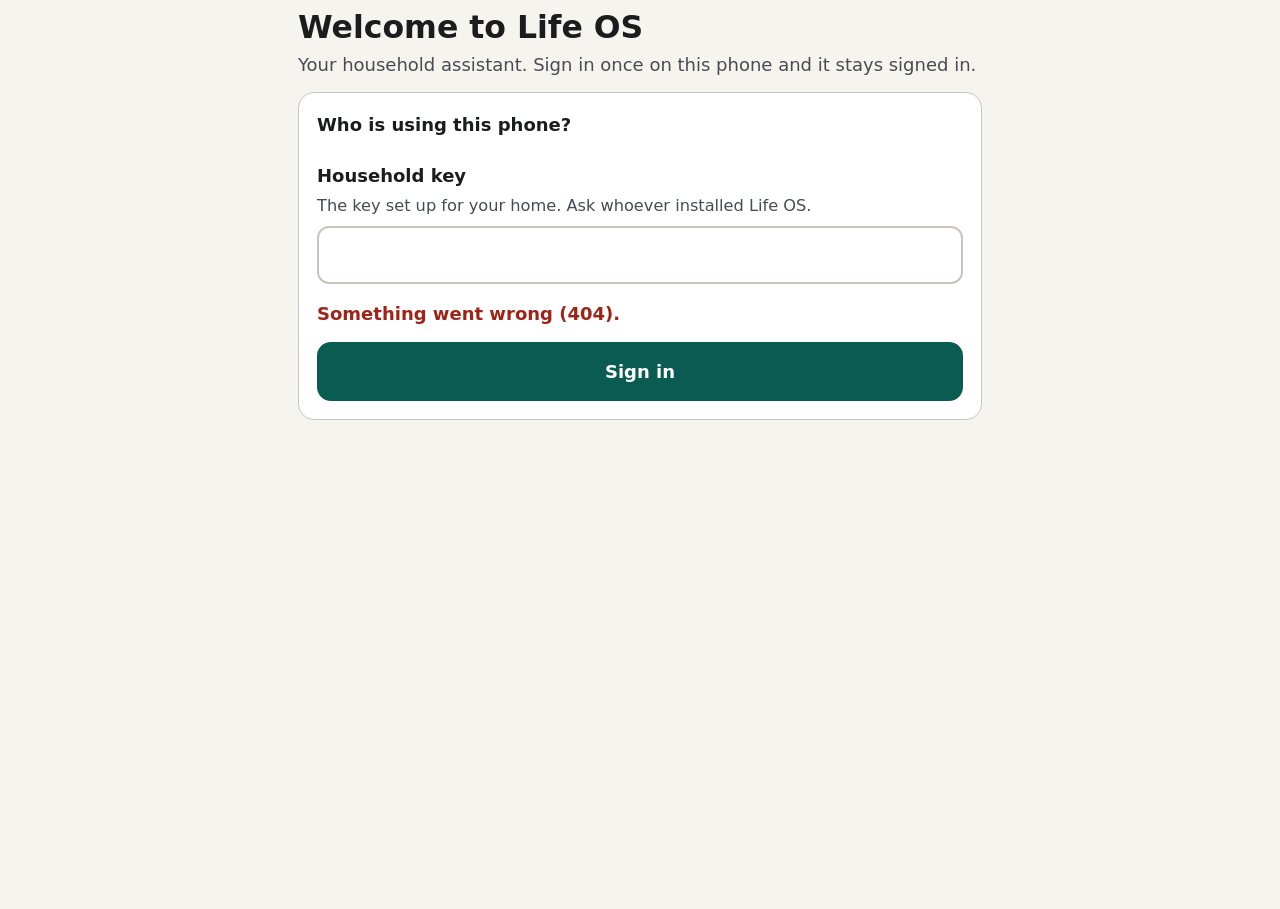
==== web/index.html @ bacfc94d "Life OS 0.17.0 The household assistant: FastAPI service, installable Android app, kitchen display an" ====
<!doctype html>
<html lang="en-GB">
<head>
  <meta charset="utf-8">
  <meta name="viewport" content="width=device-width, initial-scale=1, viewport-fit=cover">
  <title>Life OS</title>
  <meta name="description" content="Your household assistant">
  <meta name="theme-color" content="#0a5c53" media="(prefers-color-scheme: light)">
  <meta name="theme-color" content="#121416" media="(prefers-color-scheme: dark)">
  <link rel="manifest" href="manifest.webmanifest">
  <link rel="icon" href="icons/icon-192.png" type="image/png">
  <link rel="apple-touch-icon" href="icons/apple-touch-icon.png">
  <link rel="stylesheet" href="styles.css">
</head>
<body>
  <a class="skip-link" href="#main">Skip to main content</a>

  <!-- Announcements for screen readers and on-screen confirmations -->
  <div id="toast" class="toast" role="status" aria-live="polite" aria-atomic="true"></div>

  <dialog id="add-dialog" class="sheet" aria-labelledby="add-title">
    <form id="add-form" class="stack" novalidate>
      <h2 id="add-title">Add a job</h2>
      <div class="field">
        <label for="add-text">What needs doing?</label>
        <p class="hint" id="add-hint">Say it naturally. Life OS sorts it and works out the next step.</p>
        <textarea id="add-text" rows="3" aria-describedby="add-hint" placeholder="For example: the kitchen socket has stopped working"></textarea>
      </div>
      <div class="composer-actions">
        <button type="button" class="btn btn-icon" id="add-mic" aria-pressed="false"><svg aria-hidden="true" viewBox="0 0 24 24"><rect x="9" y="3" width="6" height="11" rx="3"/><path d="M5.5 11a6.5 6.5 0 0 0 13 0M12 17.5V21M8.5 21h7"/></svg><span>Speak</span></button>
        <button type="submit" class="btn btn-primary">Add</button>
      </div>
      <div id="add-result" role="status" aria-live="polite"></div>
      <button type="button" class="btn btn-secondary btn-block" data-close>Close</button>
    </form>
  </dialog>

  <dialog id="edit-dialog" class="sheet" aria-labelledby="edit-title">
    <form id="edit-form" class="stack" novalidate>
      <h2 id="edit-title">Change this job</h2>
      <div class="field"><label for="edit-name">Name</label><input id="edit-name" type="text" autocomplete="off" required></div>
      <div class="field">
        <label for="edit-due">Date</label>
        <p class="hint" id="edit-due-hint">Leave empty for no date.</p>
        <input id="edit-due" type="date" aria-describedby="edit-due-hint">
      </div>
      <div class="field"><label for="edit-list">List</label><select id="edit-list"></select></div>
      <div class="field"><label for="edit-who">For</label><select id="edit-who"></select></div>
      <div class="field">
        <label for="edit-priority">Importance</label>
        <select id="edit-priority"><option value="1">Urgent</option><option value="2">High</option><option value="3">Normal</option><option value="4">Low</option></select>
      </div>
      <div class="field"><label for="edit-next">Next step</label><input id="edit-next" type="text" autocomplete="off"></div>
      <div class="btn-row">
        <button type="submit" class="btn btn-primary">Save</button>
        <button type="button" class="btn btn-secondary" data-close>Cancel</button>
      </div>
      <button type="button" class="btn btn-danger btn-block" id="edit-delete">Delete this job</button>
    </form>
  </dialog>

  <dialog id="product-dialog" class="sheet" aria-labelledby="product-title">
    <form id="product-form" class="stack" novalidate>
      <h2 id="product-title">Usual Amazon product</h2>
      <p class="hint">Next time this is on the list (or Life OS sees it coming) it goes into your Amazon basket in one tap.</p>
      <div class="field"><label for="product-item">Item</label><input id="product-item" type="text" autocomplete="off"></div>
      <div class="field">
        <label for="product-link">Amazon link</label>
        <p class="hint" id="product-link-hint">On Amazon, open the product, tap Share, then Copy link, and paste it here.</p>
        <input id="product-link" type="url" inputmode="url" autocomplete="off" aria-describedby="product-link-hint">
      </div>
      <div class="field"><label for="product-name">Product name <span class="optional">(optional)</span></label><input id="product-name" type="text" autocomplete="off"></div>
      <div class="btn-row">
        <button type="submit" class="btn btn-primary">Save</button>
        <button type="button" class="btn btn-secondary" data-close>Cancel</button>
      </div>
    </form>
  </dialog>

  <dialog id="plan-dialog" class="sheet" aria-labelledby="plan-title">
    <div class="stack">
      <h2 id="plan-title">Plan my week</h2>
      <p class="hint">Free evening and weekend times this week for jobs you'll do yourself. Untick any you don't want.</p>
      <div id="plan-body" role="status" aria-live="polite"></div>
      <div class="btn-row">
        <button type="button" class="btn btn-primary" id="plan-confirm" hidden>Add to calendar</button>
        <button type="button" class="btn btn-secondary" data-close>Close</button>
      </div>
    </div>
  </dialog>

  <dialog id="haggle-dialog" class="sheet" aria-labelledby="haggle-title">
    <div class="stack">
      <h2 id="haggle-title">Ask for a better price</h2>
      <form id="haggle-ask" class="stack" novalidate hidden>
        <div class="field"><label for="haggle-quoted">Their price for next year (£)</label><input id="haggle-quoted" type="number" min="0" step="0.01" inputmode="decimal"></div>
        <div class="field"><label for="haggle-last">What you paid last year (£, if you know)</label><input id="haggle-last" type="number" min="0" step="0.01" inputmode="decimal"></div>
        <button type="submit" class="btn btn-primary btn-block">Show me what to say</button>
      </form>
      <div id="haggle-body" class="stack" role="status" aria-live="polite"></div>
      <div class="btn-row" id="haggle-actions" hidden>
        <button type="button" class="btn btn-primary" id="haggle-draft">Put the email in Gmail drafts</button>
        <button type="button" class="btn btn-secondary" id="haggle-todo">Add a to-do to ring them</button>
      </div>
      <button type="button" class="btn btn-secondary btn-block" data-close>Close</button>
    </div>
  </dialog>

  <dialog id="agenda-dialog" class="sheet agenda-sheet" aria-labelledby="agenda-title">
    <div class="stack">
      <h2 id="agenda-title">Sunday agenda</h2>
      <p class="meta" id="agenda-made"></p>
      <div id="agenda-body" class="stack"></div>
      <div class="btn-row no-print">
        <button type="button" class="btn btn-secondary" id="agenda-print">Print</button>
        <button type="button" class="btn btn-secondary" id="agenda-copy">Copy as text</button>
        <button type="button" class="btn btn-secondary" data-close>Close</button>
      </div>
    </div>
  </dialog>

  <header class="topbar" id="topbar" hidden>
    <span class="brand"><svg aria-hidden="true" viewBox="0 0 24 24" class="brand-mark"><path d="M3 11.5 12 4l9 7.5"/><path d="M5.5 10v9.5h13V10"/><path d="m9 14.5 2.2 2.2L15.5 12"/></svg>Life OS</span>
    <span class="ai-badge" id="ai-badge"></span>
  </header>

  <p id="outbox-banner" class="outbox-banner" role="status" hidden></p>
  <main id="main" tabindex="-1">
    <!-- Sign in -->
    <section id="view-login" class="view" aria-labelledby="login-title" hidden>
      <h1 id="login-title">Welcome to Life OS</h1>
      <p class="lead">Your household assistant. Sign in once on this phone and it stays signed in.</p>
      <form id="login-form" class="card stack" novalidate>
        <fieldset>
          <legend>Who is using this phone?</legend>
          <div id="login-people" class="choice-grid"></div>
        </fieldset>
        <div class="field">
          <label for="login-key">Household key</label>
          <p class="hint" id="login-key-hint">The key set up for your home. Ask whoever installed Life OS.</p>
          <input id="login-key" name="key" type="password" autocomplete="current-password" required aria-describedby="login-key-hint login-error">
        </div>
        <p id="login-error" class="error" role="alert"></p>
        <button class="btn btn-primary btn-block" type="submit">Sign in</button>
      </form>
    </section>

    <!-- Today -->
    <section id="view-today" class="view" aria-labelledby="today-title" hidden>
      <h1 id="today-title">Today</h1>
      <p class="lead" id="today-date"></p>
      <div id="today-warnings"></div>
      <section class="block card brief" aria-labelledby="brief-title" id="brief-block" hidden>
        <h2 id="brief-title">Latest briefing</h2>
        <p class="meta" id="brief-meta"></p>
        <div id="brief-text" class="brief-text"></div>
      </section>
      <p class="dinner-line" id="dinner-line"></p>
      <section class="block card stack" id="rate-block" aria-labelledby="rate-title" hidden>
        <h2 id="rate-title">How was dinner?</h2>
        <p id="rate-text"></p>
        <div class="btn-row">
          <button type="button" class="btn btn-secondary" id="rate-up">Loved it</button>
          <button type="button" class="btn btn-secondary" id="rate-down">Not again</button>
          <button type="button" class="btn btn-secondary" id="rate-skip">Skip</button>
        </div>
      </section>
      <section class="block card stack" id="cc-today-block" aria-labelledby="cc-today-title" hidden>
        <h2 id="cc-today-title">Childcare needed</h2>
        <ul class="list compact" id="cc-today"></ul>
        <a class="btn btn-secondary btn-block" href="#tasks?sec=week">Sort it</a>
      </section>
      <section class="block" aria-labelledby="approvals-title" id="approvals-block" hidden>
        <h2 id="approvals-title">Needs your OK</h2>
        <ul class="list" id="approvals-list"></ul>
      </section>
      <section class="block card stack getting-started" id="setup-card" aria-labelledby="setup-card-title" hidden>
        <div class="row">
          <h2 id="setup-card-title" class="grow">Getting started</h2>
          <span class="meta" id="setup-progress"></span>
        </div>
        <ol class="steps" id="setup-steps"></ol>
        <p><a href="#settings?sec=setup-all">The full list is in Settings</a></p>
        <button type="button" class="linkish" id="setup-hide">Hide this list</button>
      </section>
      <section class="block" aria-labelledby="nextup-title" id="nextup-block" hidden>
        <h2 id="nextup-title">Next up</h2>
        <ul class="list" id="nextup-list"></ul>
      </section>
      <section class="block" aria-labelledby="events-title">
        <h2 id="events-title">Calendar</h2>
        <ul class="list" id="events-list"></ul>
      </section>
      <section class="block" aria-labelledby="due-title" id="due-block">
        <h2 id="due-title">Due today</h2>
        <ul class="list" id="due-list"></ul>
      </section>
      <section class="block" aria-labelledby="waiting-title" id="waiting-block" hidden>
        <h2 id="waiting-title">Waiting on</h2>
        <ul class="list compact" id="waiting-list"></ul>
      </section>
      <section class="block" aria-labelledby="renewals-soon-title" id="renewals-soon-block" hidden>
        <h2 id="renewals-soon-title">Coming up</h2>
        <ul class="list compact" id="renewals-soon"></ul>
      </section>
      <section class="block" aria-labelledby="chores-title">
        <h2 id="chores-title">Recent chores</h2>
        <ul class="list compact" id="chores-list"></ul>
      </section>
      <button class="btn btn-secondary btn-block" type="button" id="today-refresh">Refresh</button>
    </section>

    <!-- Ask -->
    <section id="view-ask" class="view view-ask" aria-labelledby="ask-title" hidden>
      <div class="title-row">
        <h1 id="ask-title">Ask</h1>
        <button type="button" class="btn btn-secondary btn-small" id="new-chat" hidden>New conversation</button>
      </div>
      <p class="lead">Say or type anything: "Add milk to shopping", "What's on tomorrow?", "Plan dinners this week".</p>
      <div id="chat" class="chat" role="log" aria-live="polite" aria-label="Conversation" aria-relevant="additions"></div>
      <div class="suggestions" id="suggestions" role="group" aria-label="Suggestions">
        <button type="button" class="chip">What's on today?</button>
        <button type="button" class="chip">Add milk to shopping</button>
        <button type="button" class="chip">Plan dinners for this week</button>
        <button type="button" class="chip">Anything I've forgotten?</button>
      </div>
      <form id="ask-form" class="composer" novalidate>
        <label for="ask-input" class="visually-hidden">Your message</label>
        <textarea id="ask-input" rows="2" placeholder="Type here, or tap the microphone" enterkeyhint="send"></textarea>
        <div class="composer-actions">
          <button type="button" class="btn btn-icon" id="mic-btn" aria-pressed="false">
            <svg aria-hidden="true" viewBox="0 0 24 24"><rect x="9" y="3" width="6" height="11" rx="3"/><path d="M5.5 11a6.5 6.5 0 0 0 13 0M12 17.5V21M8.5 21h7"/></svg>
            <span id="mic-label">Speak</span>
          </button>
          <button type="submit" class="btn btn-primary" id="send-btn">Send</button>
        </div>
      </form>
    </section>

    <!-- Tasks -->
    <section id="view-tasks" class="view" aria-labelledby="tasks-title" hidden>
      <h1 id="tasks-title">To-do</h1>
      <div class="segmented" role="group" aria-label="Sections">
        <button type="button" data-sec="todo" aria-pressed="true">To-do</button>
        <button type="button" data-sec="predicted" aria-pressed="false">Predicted</button>
        <button type="button" data-sec="week" aria-pressed="false">Week</button>
        <button type="button" data-sec="projects" aria-pressed="false">Projects</button>
        <button type="button" data-sec="lists" aria-pressed="false">Lists</button>
        <button type="button" data-sec="meals" aria-pressed="false">Dinners</button>
        <button type="button" data-sec="money" aria-pressed="false">Money</button>
        <button type="button" data-sec="renewals" aria-pressed="false">Renewals</button>
      </div>

      <div id="sec-todo" class="sec">
        <form id="todo-form" class="card stack" novalidate>
          <div class="field">
            <label for="todo-text">What needs doing?</label>
            <p class="hint" id="todo-hint">Just say it naturally. Life OS works out the category, how important and urgent it is, how long it'll take, the first step and whether it repeats.</p>
            <textarea id="todo-text" rows="2" aria-describedby="todo-hint" placeholder="For example: the bath tap is dripping again"></textarea>
          </div>
          <div class="composer-actions">
            <button type="button" class="btn btn-icon" id="todo-mic" aria-pressed="false">
              <svg aria-hidden="true" viewBox="0 0 24 24"><rect x="9" y="3" width="6" height="11" rx="3"/><path d="M5.5 11a6.5 6.5 0 0 0 13 0M12 17.5V21M8.5 21h7"/></svg>
              <span>Speak</span>
            </button>
            <button type="submit" class="btn btn-primary">Add</button>
          </div>
          <div id="todo-result" role="status" aria-live="polite"></div>
        </form>
        <div class="todo-tools">
          <div class="field">
            <label for="todo-search">Search</label>
            <input id="todo-search" type="search" autocomplete="off" enterkeyhint="search" placeholder="Words in the job">
          </div>
          <div class="field filter">
            <label for="todo-filter">Show</label>
            <select id="todo-filter"></select>
          </div>
        </div>
        <button type="button" class="btn btn-secondary btn-block" id="plan-week-btn" aria-haspopup="dialog">Plan my week</button>
        <p class="meta" id="todo-count" role="status" aria-live="polite"></p>
        <div id="todo-groups"></div>
      </div>

      <div id="sec-predicted" class="sec" hidden>
        <h2 class="sec-title">Predicted</h2>
        <p class="hint">Learned from what you buy and do. Very likely needs move onto your lists by themselves a little before they're due, and you get a reminder for likely ones. Nothing here is on your to-do list until it moves across.</p>
        <p class="meta" id="pred-learned" role="status" aria-live="polite"></p>
        <div id="pred-groups"></div>
      </div>

      <div id="sec-week" class="sec" hidden>
        <h2 class="sec-title">The week</h2>
        <section class="block" aria-labelledby="week-done-title">
          <h3 id="week-done-title">Done in the last 7 days</h3>
          <ul class="list compact" id="week-done"></ul>
          <p class="meta" id="week-bought"></p>
        </section>
        <section class="block" aria-labelledby="week-waiting-title">
          <h3 id="week-waiting-title">Waiting on</h3>
          <ul class="list compact" id="week-waiting"></ul>
        </section>
        <section class="block" aria-labelledby="week-events-title">
          <h3 id="week-events-title">Next 7 days</h3>
          <ul class="list compact" id="week-events"></ul>
        </section>
        <section class="block" aria-labelledby="week-pred-title">
          <h3 id="week-pred-title">Probably needed this week</h3>
          <ul class="list compact" id="week-predicted"></ul>
        </section>
        <button type="button" class="btn btn-primary btn-block" id="week-plan" aria-haspopup="dialog">Plan my week</button>
        <button type="button" class="btn btn-secondary btn-block" id="agenda-open" aria-haspopup="dialog">Sunday agenda</button>
        <section class="block card stack" id="admin-block" aria-labelledby="admin-title" hidden>
          <h3 id="admin-title">Life admin hour</h3>
          <ol class="list compact" id="admin-jobs"></ol>
          <p id="admin-slot" class="lead"></p>
          <div class="btn-row">
            <button type="button" class="btn btn-primary" id="admin-book">Book it</button>
            <button type="button" class="btn btn-secondary" id="admin-other">Another time</button>
          </div>
        </section>
        <section class="block" id="run-block" aria-labelledby="run-title" hidden>
          <h3 id="run-title">School run this week</h3>
          <p class="hint">Who's free at drop-off and pick-up, from both calendars. "Claim it" puts it in the family calendar.</p>
          <ul class="list" id="run-days"></ul>
        </section>
        <section class="block" aria-labelledby="cc-title">
          <h3 id="cc-title">School holidays and childcare</h3>
          <p class="hint">Days the school is closed and you're both busy, from your calendars (busy or free only). Nothing here means you're covered.</p>
          <ul class="list" id="cc-gaps"></ul>
          <h4 id="cc-closed-title">School closed</h4>
          <ul class="list compact" id="cc-closed" aria-labelledby="cc-closed-title"></ul>
          <form id="cc-form" class="card stack" novalidate>
            <div class="field">
              <label for="cc-text">Paste the school's term dates</label>
              <p class="hint" id="cc-text-hint">Copy them from the school's website or letter. School emails are read for these too.</p>
              <textarea id="cc-text" rows="4" aria-describedby="cc-text-hint" placeholder="Christmas holidays: 21 December 2026 - 1 January 2027"></textarea>
            </div>
            <button type="submit" class="btn btn-secondary btn-block">Add these dates</button>
          </form>
        </section>
      </div>

      <div id="sec-money" class="sec" hidden>
        <h2 class="sec-title">Money</h2>
        <p class="hint">From receipts and order emails Life OS reads. It stays on your home computer.</p>
        <section class="block" aria-labelledby="subs-title">
          <h3 id="subs-title">Subscriptions</h3>
          <p id="subs-total" class="lead"></p>
          <ul class="list" id="subs-list"></ul>
          <details>
            <summary>Add one yourself</summary>
            <form id="subs-form" class="stack" novalidate>
              <div class="field"><label for="subs-name">What is it?</label><input id="subs-name" type="text" placeholder="For example: Netflix"></div>
              <div class="field"><label for="subs-amount">How much (£)</label><input id="subs-amount" type="number" step="0.01" min="0" inputmode="decimal"></div>
              <div class="field"><label for="subs-period">How often</label>
                <select id="subs-period"><option value="monthly">Every month</option><option value="yearly">Every year</option><option value="weekly">Every week</option></select></div>
              <div class="field"><label for="subs-next">Next payment (if you know)</label><input id="subs-next" type="date"></div>
              <button type="submit" class="btn btn-secondary btn-block">Add subscription</button>
            </form>
          </details>
        </section>
        <section class="block" aria-labelledby="bills-title">
          <h3 id="bills-title">Bills and direct debits</h3>
          <p id="bills-total" class="lead"></p>
          <ul class="list" id="bills-list"></ul>
          <details>
            <summary>Add a bill yourself</summary>
            <form id="bill-form" class="stack" novalidate>
              <div class="field"><label for="bill-provider">Who to</label><input id="bill-provider" type="text" placeholder="For example: Octopus Energy"></div>
              <div class="field"><label for="bill-kind">What for</label><select id="bill-kind">
                <option value="energy">Energy</option><option value="water">Water</option><option value="council tax">Council tax</option>
                <option value="broadband">Broadband</option><option value="mobile">Mobile</option><option value="insurance">Insurance</option>
                <option value="tv licence">TV licence</option><option value="rent or mortgage">Rent or mortgage</option><option value="other">Other</option></select></div>
              <div class="field"><label for="bill-amount">How much (£)</label><input id="bill-amount" type="number" step="0.01" min="0" inputmode="decimal"></div>
              <div class="field"><label for="bill-period">How often</label><select id="bill-period"><option value="monthly">Every month</option><option value="quarterly">Every three months</option><option value="yearly">Every year</option></select></div>
              <div class="field"><label for="bill-next">Next payment (if you know)</label><input id="bill-next" type="date"></div>
              <button type="submit" class="btn btn-secondary btn-block">Add bill</button>
            </form>
          </details>
        </section>
        <section class="block" aria-labelledby="spend-title">
          <h3 id="spend-title">Spending</h3>
          <p id="spend-total" class="lead"></p>
          <ul class="list compact" id="spend-changes"></ul>
          <ul class="bars" id="spend-cats" aria-label="By category"></ul>
          <p class="meta" id="spend-months"></p>
        </section>
      </div>

      <div id="sec-projects" class="sec" hidden>
        <form id="project-form" class="card stack" novalidate>
          <div class="field">
            <label for="project-name">Start a project</label>
            <input id="project-name" type="text" autocomplete="off" placeholder="For example: Redecorate the hallway">
          </div>
          <div class="field">
            <label for="project-details">What's involved? <span class="optional">(optional)</span></label>
            <textarea id="project-details" rows="2" placeholder="For example: light grey walls, new skirting, keep the carpet"></textarea>
          </div>
          <button class="btn btn-primary btn-block" type="submit">Plan the steps</button>
          <p class="hint">Life OS breaks it into steps in order. The next step also shows in your To-do list.</p>
        </form>
        <div id="project-cards" class="stack"></div>
        <section class="block" aria-labelledby="trips-title">
          <h2 id="trips-title">Trips and holidays</h2>
          <ul class="list" id="trips-list"></ul>
          <details class="card add-detail" id="trip-add">
            <summary>Plan a trip</summary>
            <form id="trip-form" class="stack" novalidate>
              <div class="field"><label for="trip-dest">Where to?</label><input id="trip-dest" type="text" autocomplete="off" placeholder="For example: Cornwall"></div>
              <div class="row two">
                <div class="field"><label for="trip-start">Going</label><input id="trip-start" type="date"></div>
                <div class="field"><label for="trip-end">Coming home</label><input id="trip-end" type="date"></div>
              </div>
              <div class="field"><label for="trip-travel">Getting there</label>
                <select id="trip-travel"><option value="car">By car</option><option value="plane">Flying</option><option value="train">By train</option><option value="other">Other</option></select></div>
              <div class="check-row"><input type="checkbox" id="trip-abroad"><label for="trip-abroad">Abroad</label></div>
              <div class="check-row"><input type="checkbox" id="trip-kids" checked><label for="trip-kids">The children are coming</label></div>
              <div class="check-row"><input type="checkbox" id="trip-pets"><label for="trip-pets">Pets need looking after</label></div>
              <button type="submit" class="btn btn-primary btn-block">Make the plan</button>
              <p class="hint">Makes a packing list in Google Tasks, the jobs to do before you go, and an "Away" entry in the calendar.</p>
            </form>
          </details>
        </section>
        <section class="block" aria-labelledby="parties-title">
          <h2 id="parties-title">Birthday parties</h2>
          <ul class="list" id="parties-list"></ul>
          <details class="card add-detail" id="party-add">
            <summary>Plan a party</summary>
            <form id="party-form" class="stack" novalidate>
              <div class="field"><label for="party-child">Whose party?</label><input id="party-child" type="text" autocomplete="off" list="party-kids"><datalist id="party-kids"></datalist></div>
              <div class="row two">
                <div class="field"><label for="party-age">Turning</label><input id="party-age" type="number" min="1" max="99" inputmode="numeric"></div>
                <div class="field"><label for="party-date">Date</label><input id="party-date" type="date"></div>
              </div>
              <div class="row two">
                <div class="field"><label for="party-start">Starts</label><input id="party-start" type="time"></div>
                <div class="field"><label for="party-end">Ends</label><input id="party-end" type="time"></div>
              </div>
              <div class="field"><label for="party-venue">Where <span class="optional">(optional)</span></label><input id="party-venue" type="text" autocomplete="off" placeholder="For example: Jump Zone, or at home"></div>
              <div class="field"><label for="party-theme">Theme <span class="optional">(optional)</span></label><input id="party-theme" type="text" autocomplete="off"></div>
              <button type="submit" class="btn btn-primary btn-block">Make the plan</button>
              <p class="hint">Makes the jobs before the party, a party-day checklist in Google Tasks and the calendar entry. Invites are made as Gmail drafts for you to send.</p>
            </form>
          </details>
        </section>
      </div>

      <div id="sec-lists" class="sec" hidden>
        <div class="field">
          <label for="list-select">List</label>
          <select id="list-select"></select>
        </div>
        <button type="button" class="btn btn-secondary btn-block" id="shop-mode" aria-pressed="false">Shopping mode: big ticks, screen stays on</button>
        <form id="task-form" class="card stack" novalidate>
          <div class="field">
            <label for="task-title">Add to this list</label>
            <input id="task-title" type="text" autocomplete="off" enterkeyhint="done" placeholder="For example: bin bags">
          </div>
          <div class="field">
            <label for="task-due">Due date <span class="optional">(optional)</span></label>
            <input id="task-due" type="date">
          </div>
          <button class="btn btn-primary btn-block" type="submit">Add</button>
        </form>
        <h2 id="list-heading" class="visually-hidden">Items</h2>
        <ul class="list" id="task-list" aria-labelledby="list-heading"></ul>
        <section class="block card stack" id="shop-order" aria-labelledby="shop-order-title" hidden>
          <h2 id="shop-order-title">Order online</h2>
          <div class="field">
            <label for="shop-where">Your supermarket</label>
            <select id="shop-where"></select>
          </div>
          <div id="shop-amazon"></div>
          <div id="shop-other"></div>
          <button type="button" class="btn btn-secondary btn-block" id="shop-copy">Copy the list</button>
          <button type="button" class="btn btn-secondary btn-block" id="shop-all-done">I've ordered everything</button>
          <p class="hint">Supermarkets don't let other apps fill your basket. Copy the list and paste it into your supermarket's list search (Sainsbury's SmartLists, Waitrose or Ocado), or use each item's link. Amazon items with a usual product go in with one tap.</p>
        </section>
      </div>

      <div id="sec-meals" class="sec" hidden>
        <section class="block" aria-labelledby="meals-title">
          <h2 id="meals-title">This week's dinners</h2>
          <form id="meals-form" class="card stack" novalidate>
            <div id="meal-fields" class="stack"></div>
            <datalist id="favourite-meals"></datalist>
            <button class="btn btn-secondary btn-block" type="submit">Save dinners</button>
            <button class="btn btn-primary btn-block" type="button" id="suggest-meals">Suggest dinners for the gaps</button>
            <p id="suggest-result" class="meta" role="status" aria-live="polite"></p>
            <button class="btn btn-secondary btn-block" type="button" id="plan-meals">Plan the week with the assistant</button>
            <button class="btn btn-secondary btn-block" type="button" id="meals-shopping">Add this week's ingredients to Shopping</button>
            <p id="meals-shopping-result" class="meta" role="status" aria-live="polite"></p>
            <p class="hint">"Plan the week for me" asks the assistant to fill the gaps around busy evenings and add the ingredients to Shopping.</p>
          </form>
          <form id="recipe-form" class="card stack" novalidate>
            <h3>Add a dinner from a recipe link</h3>
            <div class="field"><label for="recipe-url">Recipe link</label>
              <p class="hint" id="recipe-hint">Paste a link from BBC Good Food, Tesco, Jamie Oliver or most recipe sites. The ingredients go on Shopping (not things already in the cupboard).</p>
              <input id="recipe-url" type="url" inputmode="url" autocomplete="off" aria-describedby="recipe-hint" placeholder="https://"></div>
            <div class="field"><label for="recipe-day">Which day</label><select id="recipe-day"></select></div>
            <button type="submit" class="btn btn-primary btn-block">Add it</button>
            <p id="recipe-result" class="meta" role="status" aria-live="polite"></p>
          </form>
        </section>
      </div>

      <div id="sec-renewals" class="sec" hidden>
        <section class="block" aria-labelledby="cars-title">
          <h2 id="cars-title">Cars</h2>
          <p class="hint" id="cars-hint"></p>
          <ul class="list compact" id="cars-list"></ul>
          <form id="car-form" class="card stack" novalidate>
            <div class="field"><label for="car-reg">Registration</label><input id="car-reg" type="text" autocomplete="off" autocapitalize="characters" placeholder="AB12 CDE"></div>
            <div class="field"><label for="car-name">Name (optional)</label><input id="car-name" type="text" placeholder="For example: The Golf"></div>
            <div id="car-dates" class="stack">
              <div class="field"><label for="car-mot">MOT due</label><input id="car-mot" type="date"></div>
              <div class="field"><label for="car-tax">Tax due</label><input id="car-tax" type="date"></div>
            </div>
            <button type="submit" class="btn btn-secondary btn-block">Add car</button>
          </form>
        </section>
        <section class="block" aria-labelledby="renewals-title">
          <h2 id="renewals-title">Renewals</h2>
          <p class="hint">Insurance, MOT, contracts, passports. You get a task and a notification 6 weeks before each date.</p>
          <ul class="list compact" id="renewals-list"></ul>
          <form id="renewal-form" class="card stack" novalidate>
            <div class="field">
              <label for="renewal-name">What renews?</label>
              <input id="renewal-name" type="text" autocomplete="off" placeholder="For example: Car insurance">
            </div>
            <div class="field">
              <label for="renewal-date">Renewal or expiry date</label>
              <input id="renewal-date" type="date">
            </div>
            <div class="check-row"><input type="checkbox" id="renewal-yearly" checked><label for="renewal-yearly">Renews every year</label></div>
            <button class="btn btn-secondary btn-block" type="submit">Add renewal</button>
          </form>
        </section>
      </div>
    </section>

    <!-- Home -->
    <section id="view-home" class="view" aria-labelledby="home-title" hidden>
      <h1 id="home-title">Home</h1>
      <p id="home-warning" class="notice" hidden></p>
      <section class="block" aria-labelledby="actions-title">
        <h2 id="actions-title">One-tap actions</h2>
        <div class="action-grid" id="action-grid"></div>
      </section>
      <section class="block card stack" id="energy-block" aria-labelledby="energy-title" hidden>
        <h2 id="energy-title">Cheapest time to run</h2>
        <p id="energy-now" class="meta"></p>
        <ul class="list" id="energy-list"></ul>
      </section>
      <section class="block card stack" id="report-block" aria-labelledby="report-title" hidden>
        <h2 id="report-title">Energy this week</h2>
        <ul class="list compact" id="report-list"></ul>
        <p id="report-tip"></p>
      </section>
      <section class="block card stack" aria-labelledby="leaving-title">
        <h2 id="leaving-title">Leaving home check</h2>
        <p class="hint">Shows anything open, on or unlocked, with a button to sort each one. Nothing is ever unlocked or opened from here.</p>
        <button type="button" class="btn btn-primary btn-block" id="leaving-check">Check before I go</button>
        <div id="leaving-result" role="status" aria-live="polite"></div>
      </section>
      <section class="block" aria-labelledby="kids-title" id="kids-block" hidden>
        <h2 id="kids-title">Chores and pocket money</h2>
        <div id="kids"></div>
      </section>
      <section class="block card stack" id="seasonal-block" aria-labelledby="seasonal-title" hidden>
        <h2 id="seasonal-title">Seasonal jobs</h2>
        <p class="meta" id="seasonal-month"></p>
        <ul class="list compact" id="seasonal-now"></ul>
        <p class="hint" id="seasonal-next"></p>
        <details>
          <summary>What the house has</summary>
          <p class="hint">Jobs for things you don't have (a chimney, a garden) aren't suggested.</p>
          <div id="seasonal-things" class="stack"></div>
        </details>
      </section>
      <section class="block" aria-labelledby="manual-title">
        <h2 id="manual-title">Home manual</h2>
        <p class="hint">Where things are and how they work, for anyone in the house. Gemini can read it out ("Hey Google, what's on my Home manual list?") and it shows on the kitchen display, except private entries.</p>
        <ul class="list" id="manual-list"></ul>
        <div class="chip-row" id="manual-starters"></div>
        <details class="card add-detail" id="manual-add">
          <summary>Add to the manual</summary>
          <form id="manual-form" class="stack" novalidate>
            <input type="hidden" id="manual-id">
            <div class="field"><label for="manual-section">Section</label><select id="manual-section"></select></div>
            <div class="field"><label for="manual-name">What it is</label><input id="manual-name" type="text" autocomplete="off" placeholder="For example: Stopcock"></div>
            <div class="field"><label for="manual-details">Where it is, or what to do</label><textarea id="manual-details" rows="3" placeholder="Under the kitchen sink, behind the bleach. Turn clockwise to close."></textarea></div>
            <div class="check-row"><input type="checkbox" id="manual-private"><label for="manual-private">Private: keep it off the kitchen display and Google</label></div>
            <button type="submit" class="btn btn-secondary btn-block">Save</button>
          </form>
        </details>
      </section>
      <section class="block" aria-labelledby="gifts-title">
        <h2 id="gifts-title">People and presents</h2>
        <p class="hint">Likes, sizes and wish lists, so presents get sorted early and nobody gets the same thing twice.</p>
        <ul class="list" id="gifts-list"></ul>
        <details class="card add-detail" id="gift-add">
          <summary>Add someone</summary>
          <form id="gift-form" class="stack" novalidate>
            <div class="field"><label for="gift-name">Name</label><input id="gift-name" type="text" autocomplete="off" placeholder="For example: Mum"></div>
            <div class="field"><label for="gift-relation">Who they are (optional)</label><input id="gift-relation" type="text" placeholder="Joe's mum"></div>
            <div class="field"><label for="gift-birthday">Birthday</label><input id="gift-birthday" type="date"></div>
            <div class="field"><label for="gift-likes">Likes</label><input id="gift-likes" type="text" placeholder="Gardening, crime novels, gin"></div>
            <div class="field"><label for="gift-sizes">Sizes</label><input id="gift-sizes" type="text" placeholder="Medium top, size 6 shoes"></div>
            <div class="field"><label for="gift-wishlist">Wish list (one per line, links welcome)</label><textarea id="gift-wishlist" rows="3"></textarea></div>
            <button type="submit" class="btn btn-secondary btn-block">Save</button>
          </form>
        </details>
      </section>
      <section class="block" aria-labelledby="ct-title">
        <h2 id="ct-title">Trades and contacts</h2>
        <p class="hint">Your go-to electrician, plumber, gas engineer and so on. Life OS asks them first, and saves anyone new you use.</p>
        <ul class="list compact" id="ct-list"></ul>
        <details class="card add-detail">
          <summary>Add a tradesperson</summary>
          <form id="ct-form" class="stack" novalidate>
            <div class="field"><label for="ct-name">Name</label><input id="ct-name" type="text" autocomplete="off" placeholder="For example: Dave Hughes"></div>
            <div class="field"><label for="ct-company">Company <span class="optional">(optional)</span></label><input id="ct-company" type="text" autocomplete="off"></div>
            <div class="field"><label for="ct-trade">Trade</label><input id="ct-trade" type="text" list="ct-trades" autocomplete="off" placeholder="For example: electrician"></div>
            <datalist id="ct-trades"><option value="electrician"><option value="plumber"><option value="gas engineer"><option value="roofer"><option value="locksmith"><option value="carpenter"><option value="decorator"><option value="gardener"><option value="window cleaner"><option value="cleaner"><option value="appliance repair"><option value="handyman"><option value="dentist"><option value="GP surgery"><option value="vet"><option value="garage"><option value="family (childcare)"><option value="childminder"><option value="babysitter"></datalist>
            <div class="field"><label for="ct-email">Email</label><input id="ct-email" type="email" autocomplete="off"></div>
            <div class="field"><label for="ct-phone">Phone</label><input id="ct-phone" type="tel" autocomplete="off"></div>
            <div class="check-row"><input type="checkbox" id="ct-fav"><label for="ct-fav">Our go-to for this trade</label></div>
            <button class="btn btn-secondary btn-block" type="submit">Save tradesperson</button>
          </form>
        </details>
      </section>
      <section class="block" aria-labelledby="hd-title">
        <h2 id="hd-title">Home details</h2>
        <p class="hint">What's in the house: bulb fittings, appliance models, sizes, who likes what. Life OS uses this to suggest the right thing, and adds to it when you answer a question or order something.</p>
        <ul class="list compact" id="hd-list"></ul>
        <details class="card add-detail">
          <summary>Add a home detail</summary>
          <form id="hd-form" class="stack" novalidate>
            <div class="field"><label for="hd-area">Where</label><input id="hd-area" type="text" list="hd-areas" autocomplete="off" placeholder="For example: Landing"></div>
            <datalist id="hd-areas"></datalist>
            <div class="field"><label for="hd-item">What</label><input id="hd-item" type="text" autocomplete="off" placeholder="For example: Ceiling light"></div>
            <div class="field"><label for="hd-details">Details</label><textarea id="hd-details" rows="2" placeholder="For example: B22 bayonet, 8.5W LED, warm white"></textarea></div>
            <button class="btn btn-secondary btn-block" type="submit">Save</button>
          </form>
        </details>
      </section>
      <section class="block" aria-labelledby="status-title">
        <h2 id="status-title">House status</h2>
        <ul class="list compact" id="status-list"></ul>
      </section>
    </section>

    <!-- Settings -->
    <section id="view-settings" class="view" aria-labelledby="settings-title" hidden>
      <h1 id="settings-title">Settings</h1>
      <section class="block notice" id="setup-problems" aria-labelledby="setup-title" hidden>
        <h2 id="setup-title">Setup needs attention</h2>
        <ul id="setup-list"></ul>
      </section>

      <section class="block card stack" aria-labelledby="ai-title">
        <h2 id="ai-title">Assistant</h2>
        <fieldset>
          <legend>Which AI runs Life OS? Only one is used at a time.</legend>
          <div class="radio-row">
            <input type="radio" name="ai" id="ai-claude" value="claude"><label for="ai-claude">Claude</label>
          </div>
          <div class="radio-row">
            <input type="radio" name="ai" id="ai-gemini" value="gemini"><label for="ai-gemini">Gemini</label>
          </div>
        </fieldset>
      </section>

      <section class="block card stack" id="setup-all" aria-labelledby="setup-all-title">
        <h2 id="setup-all-title">Getting set up</h2>
        <p id="setup-all-count" class="meta"></p>
        <div id="setup-all-groups" class="stack"></div>
      </section>

      <section class="block card stack" id="check" aria-labelledby="check-title">
        <h2 id="check-title">Check everything</h2>
        <p class="hint">Tests every connection (Google, Home Assistant, the assistant, notifications, speakers, backups) and says what to fix.</p>
        <div class="check-row"><input type="checkbox" id="check-ai"><label for="check-ai">Include a tiny test message to the assistant (costs a fraction of a penny)</label></div>
        <button type="button" class="btn btn-primary btn-block" id="check-run">Check everything</button>
        <p id="check-summary" role="status" aria-live="polite"></p>
        <ul class="list compact" id="check-results"></ul>
      </section>

      <section class="block card stack" id="backups" aria-labelledby="backups-title">
        <h2 id="backups-title">Backups</h2>
        <p class="hint">Every night at 2:40am an encrypted copy of Life OS goes to a folder off this computer's own disk: a USB stick, or a folder that Google Drive, iCloud Drive or OneDrive keeps in sync. Each copy is opened again and checked.</p>
        <p id="backup-status" role="status" aria-live="polite"></p>
        <form id="backup-form" class="stack" novalidate>
          <div class="field"><label for="backup-folder">Folder to copy to</label>
            <p class="hint" id="backup-folder-hint">For example /Volumes/USB STICK or ~/Library/CloudStorage/GoogleDrive-you@gmail.com/My Drive/Life OS</p>
            <input id="backup-folder" type="text" autocomplete="off" aria-describedby="backup-folder-hint"></div>
          <div class="field"><label for="backup-pass">Backup passphrase</label>
            <p class="hint" id="backup-pass-hint">At least 10 characters, like three random words. Write it down somewhere safe, not on this computer: without it the backups can't be opened. Leave blank to keep the one you set.</p>
            <input id="backup-pass" type="password" autocomplete="new-password" aria-describedby="backup-pass-hint"></div>
          <button type="submit" class="btn btn-secondary btn-block">Save</button>
        </form>
        <button type="button" class="btn btn-primary btn-block" id="backup-now">Back up now</button>
        <details>
          <summary>Restore from a backup</summary>
          <form id="restore-form" class="stack" novalidate>
            <p class="hint">Replaces everything in Life OS with the backup when it next starts. What's here now is kept in a "before-restore" folder, not deleted.</p>
            <div class="field"><label for="restore-file">Backup file</label><input id="restore-file" type="file" accept=".lifeos-backup"></div>
            <div class="field"><label for="restore-pass">Its passphrase</label><input id="restore-pass" type="password" autocomplete="off"></div>
            <button type="submit" class="btn btn-danger btn-block">Check it and restore</button>
          </form>
        </details>
      </section>

      <section class="block card stack" id="computer" aria-labelledby="computer-title">
        <h2 id="computer-title">Updates and this computer</h2>
        <p id="sys-version"></p>
        <div id="sys-update" role="status" aria-live="polite"></div>
        <div class="check-row"><input type="checkbox" id="sys-auto"><label for="sys-auto">Install updates overnight by themselves</label></div>
        <div class="field">
          <label for="sys-file">Install an update file</label>
          <p class="hint" id="sys-file-hint">Got an update file, like lifeos-update-0.17.0.zip? Choose it here. Your settings and history are kept, and if it doesn't start properly Life OS goes back by itself.</p>
          <input type="file" id="sys-file" accept=".zip,application/zip" aria-describedby="sys-file-hint">
        </div>
        <div class="check-row" id="sys-autostart-row" hidden><input type="checkbox" id="sys-autostart"><label for="sys-autostart">Start Life OS when this computer starts</label></div>
        <details id="sys-keys">
          <summary>Keys and addresses</summary>
          <form id="sys-keys-form" class="stack" novalidate>
            <p class="hint">Only fill in what you want to change. Keys are never shown again once saved. Life OS restarts to use them.</p>
            <div class="field"><label for="k-anthropic">Claude API key</label><p class="hint" id="k-anthropic-state"></p><input id="k-anthropic" type="password" autocomplete="off" aria-describedby="k-anthropic-state"></div>
            <div class="field"><label for="k-gemini">Gemini API key</label><p class="hint" id="k-gemini-state"></p><input id="k-gemini" type="password" autocomplete="off" aria-describedby="k-gemini-state"></div>
            <div class="field"><label for="k-url">Address for phones (https)</label><p class="hint" id="k-url-state"></p><input id="k-url" type="url" inputmode="url" aria-describedby="k-url-state" placeholder="https://lifeos.tail1234.ts.net"></div>
            <div class="field"><label for="k-ha-url">Home Assistant address</label><input id="k-ha-url" type="url" placeholder="http://homeassistant.local:8123"></div>
            <div class="field"><label for="k-ha-token">Home Assistant token</label><p class="hint" id="k-ha-state"></p><input id="k-ha-token" type="password" autocomplete="off" aria-describedby="k-ha-state"></div>
            <div class="field"><label for="k-dvla">DVLA vehicle enquiry API key</label><p class="hint" id="k-dvla-state">For MOT and tax dates from your car's registration (free from the DVLA).</p><input id="k-dvla" type="password" autocomplete="off" aria-describedby="k-dvla-state"></div>
            <div class="field"><label for="k-octopus">Octopus Energy tariff code</label><p class="hint" id="k-octopus-hint">Only if you're with Octopus on Agile or Go, for the cheapest times to run appliances. For example: E-1R-AGILE-24-10-01-C</p><input id="k-octopus" type="text" autocomplete="off" aria-describedby="k-octopus-hint"></div>
            <button type="submit" class="btn btn-primary btn-block">Save and restart</button>
          </form>
        </details>
        <p class="meta" id="sys-home"></p>
        <div class="btn-row">
          <button type="button" class="btn btn-secondary" id="sys-restart">Restart Life OS</button>
          <button type="button" class="btn btn-danger" id="sys-quit" hidden>Quit Life OS</button>
        </div>
        <button type="button" class="btn btn-primary btn-block" id="sys-leave-demo" hidden>Set up Life OS for our household</button>
      </section>

      <section class="block card stack" id="voice" aria-labelledby="voice-title">
        <h2 id="voice-title">Voice and speakers</h2>
        <p class="hint">Google speakers can't pass what you say straight to Life OS (Google stopped that for all apps in 2023), so they go through Home Assistant: fixed phrases answered out loud, and announcements. For saying anything at all, use Home Assistant's own voice assistant: "ask Life OS to move the dentist to Friday". Things Gemini adds to Google Tasks come into Life OS too, and shopping ones go on the Shopping list.</p>
        <p id="voice-ha" class="notice" hidden>Connect Home Assistant first (Keys and addresses, above). Its Google Cast integration finds your Google speakers.</p>
        <div class="field">
          <label for="voice-speaker">Speaker Life OS talks on</label>
          <select id="voice-speaker"><option value="">Choose a speaker</option></select>
        </div>
        <div class="field">
          <label for="voice-tts">Voice (Home Assistant text-to-speech entity, optional)</label>
          <p class="hint" id="voice-tts-hint">For example tts.home_assistant_cloud or tts.google_translate_en_com. Blank uses Google Translate's voice.</p>
          <input id="voice-tts" type="text" autocomplete="off" aria-describedby="voice-tts-hint">
        </div>
        <div class="btn-row">
          <button type="button" class="btn btn-secondary" id="voice-save">Save</button>
          <button type="button" class="btn btn-secondary" id="voice-test">Say something</button>
        </div>
        <details>
          <summary>Phrases for your Google speakers</summary>
          <p class="hint">In the Google Home app: Automations, add, Household. Starter: "When I say to my assistant" and the phrase. Action: Adjust home devices, Scenes, then the Life OS scene. One routine per phrase you want.</p>
          <ul class="list compact" id="voice-routines"></ul>
        </details>
        <details>
          <summary>Set up Home Assistant (copy and paste)</summary>
          <div class="field"><label for="voice-package">1. Save as packages/lifeos_voice.yaml</label><textarea id="voice-package" rows="8" readonly></textarea></div>
          <button type="button" class="btn btn-secondary btn-block" data-copy="voice-package">Copy</button>
          <div class="field"><label for="voice-sentences">2. Save as custom_sentences/en/lifeos.yaml</label><textarea id="voice-sentences" rows="6" readonly></textarea></div>
          <button type="button" class="btn btn-secondary btn-block" data-copy="voice-sentences">Copy</button>
          <p class="hint">Then restart Home Assistant and expose the "Life OS ..." buttons to Google Home (Settings, Voice assistants, Expose).</p>
          <div class="field"><label for="voice-sentences-all">Or, for a speaker used only for Life OS (a Home Assistant Voice speaker, or a Nest Mini with a replacement board): everything you say goes to Life OS. Use this instead of file 2.</label><textarea id="voice-sentences-all" rows="6" readonly></textarea></div>
          <button type="button" class="btn btn-secondary btn-block" data-copy="voice-sentences-all">Copy</button>
        </details>
      </section>

      <section class="block card stack" id="notify" aria-labelledby="notify-title">
        <h2 id="notify-title">Notifications</h2>
        <p class="hint">Get the morning brief, renewals and Approve / Reject requests on this phone. You can approve straight from the notification.</p>
        <p id="notify-status" class="meta"></p>
        <button class="btn btn-primary btn-block" type="button" id="notify-on">Turn on notifications</button>
        <button class="btn btn-secondary btn-block" type="button" id="notify-test" hidden>Send a test notification</button>
        <button class="btn btn-danger btn-block" type="button" id="notify-off" hidden>Turn off on this phone</button>
      </section>

      <section class="block card stack" id="google" aria-labelledby="google-title">
        <h2 id="google-title">Google accounts</h2>
        <p class="hint">Each person connects their own account, ideally on their own phone. Calendars are combined. Email access is optional and only ever drafts; nothing is sent without a tap.</p>
        <ol class="checklist" id="google-checklist" aria-label="Google connection checklist"></ol>
        <div id="accounts"></div>
      </section>

      <section class="block card stack" id="bridge" aria-labelledby="gemini-title">
        <h2 id="gemini-title">Gemini and Google apps</h2>
        <p class="hint">Say "Hey Google, add ... to my to-dos" and Life OS picks it up. It checks every 5 minutes for new to-dos, emails sent from your Gmail drafts, and things ticked off in Gemini or Google Tasks.</p>
        <p id="gemini-status" role="status"></p>
        <ul class="list compact" id="gemini-recent" aria-label="What it did recently"></ul>
        <button type="button" class="btn btn-secondary" id="gemini-run">Check now</button>
      </section>

      <section class="block card stack" aria-labelledby="display-title">
        <h2 id="display-title">Display and reading</h2>
        <fieldset>
          <legend>Text size</legend>
          <div class="radio-row"><input type="radio" name="textsize" id="ts-normal" value="normal"><label for="ts-normal">Normal</label></div>
          <div class="radio-row"><input type="radio" name="textsize" id="ts-large" value="large"><label for="ts-large">Large</label></div>
          <div class="radio-row"><input type="radio" name="textsize" id="ts-xl" value="xl"><label for="ts-xl">Extra large</label></div>
        </fieldset>
        <div class="check-row"><input type="checkbox" id="opt-contrast"><label for="opt-contrast">High contrast</label></div>
        <div class="check-row"><input type="checkbox" id="opt-speak"><label for="opt-speak">Read replies aloud</label></div>
      </section>

      <section class="block card stack" aria-labelledby="wall-title">
        <h2 id="wall-title">Kitchen display</h2>
        <p class="hint">Turn a spare tablet into a wall display: clock, today's calendar, dinner, chores and what's coming up. It can only show things, never change them.</p>
        <a class="btn btn-secondary btn-block" href="wall.html">Open the kitchen display</a>
        <p class="hint">Kids' chores on the tablet: the children tick their own chores (they can't pay themselves or change anything else). On the tablet, open the kitchen display and tap <strong>Chores</strong>, then type the household key once.</p>
        <a class="btn btn-secondary btn-block" href="kids.html">Open kids' chores</a>
      </section>

      <section class="block card stack" id="install" aria-labelledby="install-title">
        <h2 id="install-title">Install on this phone</h2>
        <p class="hint" id="install-hint">In Chrome, tap the menu (three dots), then <strong>Install app</strong> or <strong>Add to Home screen</strong>.</p>
        <button class="btn btn-secondary btn-block" type="button" id="install-btn" hidden>Install Life OS</button>
      </section>

      <section class="block card stack" aria-labelledby="account-title">
        <h2 id="account-title">This phone</h2>
        <p id="signed-in-as"></p>
        <p class="meta" id="app-version"></p>
        <button class="btn btn-secondary btn-block" type="button" id="logout-btn">Sign out</button>
      </section>
    </section>
  </main>

  <button type="button" class="fab" id="fab-add" aria-haspopup="dialog" aria-label="Add a job" hidden>
    <svg aria-hidden="true" viewBox="0 0 24 24"><path d="M12 5v14M5 12h14"/></svg><span>Add</span>
  </button>

  <nav class="tabbar" id="tabbar" aria-label="Main" hidden>
    <a href="#today" data-tab="today"><svg aria-hidden="true" viewBox="0 0 24 24"><rect x="3.5" y="5" width="17" height="15" rx="2.5"/><path d="M3.5 9.5h17M8 3v4M16 3v4"/></svg><span>Today</span></a>
    <a href="#ask" data-tab="ask"><svg aria-hidden="true" viewBox="0 0 24 24"><path d="M4.5 5.5h15v10h-8l-4.5 4v-4H4.5z"/></svg><span>Ask</span></a>
    <a href="#tasks" data-tab="tasks"><svg aria-hidden="true" viewBox="0 0 24 24"><path d="m4 7 1.8 1.8L9 5.5M4 13l1.8 1.8L9 11.5M4 19l1.8 1.8L9 17.5M12 7h8M12 13h8M12 19h8"/></svg><span>To-do</span></a>
    <a href="#home" data-tab="home"><svg aria-hidden="true" viewBox="0 0 24 24"><path d="M3 11.5 12 4l9 7.5"/><path d="M5.5 10v9.5h13V10"/><path d="M10 19.5v-5h4v5"/></svg><span>Home</span></a>
    <a href="#settings" data-tab="settings"><svg aria-hidden="true" viewBox="0 0 24 24"><circle cx="12" cy="12" r="3"/><path d="M12 2.5v3M12 18.5v3M2.5 12h3M18.5 12h3M5.3 5.3l2.1 2.1M16.6 16.6l2.1 2.1M5.3 18.7l2.1-2.1M16.6 7.4l2.1-2.1"/></svg><span>Settings</span></a>
  </nav>

  <script src="app.js" defer></script>
</body>
</html>
---- web/styles.css ----
/* Life OS app. Accessibility first: WCAG 2.2 AA contrast, 48px+ targets, scalable text, visible focus. */
:root {
  --bg: #f6f4ef;
  --surface: #ffffff;
  --text: #1a1c1e;
  --muted: #474c52;       /* 8.6:1 on white */
  --border: #c9c5bc;
  --accent: #0a5c53;      /* 7.6:1 on white */
  --accent-soft: #e3f0ed;
  --on-accent: #ffffff;
  --danger: #9e2418;
  --danger-soft: #fbe9e6;
  --ok: #1c6630;
  --warn-soft: #fff4d6;
  --warn-border: #a86b00;
  --focus: #1d4ed8;
  --radius: 16px;
  --tap: 3.25rem;         /* 52px at normal size */
  --font: system-ui, -apple-system, "Segoe UI", Roboto, "Noto Sans", sans-serif;
  --base: 112.5%;         /* 18px */
  color-scheme: light dark;
}
@media (prefers-color-scheme: dark) {
  :root {
    --bg: #121416;
    --surface: #1c1f22;
    --text: #f2f2ef;
    --muted: #c4c8cc;
    --border: #3d434a;
    --accent: #7fd8ca;
    --accent-soft: #173733;
    --on-accent: #0b1f1c;
    --danger: #ff9b8f;
    --danger-soft: #3a1c18;
    --ok: #8ee0a0;
    --warn-soft: #3a2f12;
    --warn-border: #e5b04b;
    --focus: #9cc0ff;
  }
}
html.text-large { --base: 131.25%; }   /* 21px */
html.text-xl { --base: 150%; }         /* 24px */
html.high-contrast {
  --bg: #ffffff; --surface: #ffffff; --text: #000000; --muted: #1a1a1a; --border: #000000;
  --accent: #003d36; --accent-soft: #ffffff; --on-accent: #ffffff; --focus: #0033cc;
}
@media (prefers-color-scheme: dark) {
  html.high-contrast {
    --bg: #000000; --surface: #000000; --text: #ffffff; --muted: #f0f0f0; --border: #ffffff;
    --accent: #a6fff1; --accent-soft: #000000; --on-accent: #000000; --focus: #ffff00;
  }
}
html.high-contrast .card, html.high-contrast .list > li, html.high-contrast .btn { border-width: 2px; }

* { box-sizing: border-box; }
[hidden] { display: none !important; }
html { font-size: var(--base); -webkit-text-size-adjust: 100%; }
body {
  margin: 0; background: var(--bg); color: var(--text); font-family: var(--font);
  line-height: 1.5; min-height: 100dvh;
  padding-bottom: calc(5rem + env(safe-area-inset-bottom));
}
h1 { font-size: 1.75rem; line-height: 1.2; margin: 0.5rem 0 0.25rem; }
h2 { font-size: 1.2rem; margin: 0 0 0.5rem; }
p { margin: 0 0 0.75rem; }
a { color: var(--accent); }
.lead { color: var(--muted); }
.hint { color: var(--muted); font-size: 0.9rem; margin: 0.1rem 0 0.4rem; }
.optional { color: var(--muted); font-weight: 400; }
.error { color: var(--danger); font-weight: 600; min-height: 1.5em; margin: 0; }
.error:empty { min-height: 0; }

:focus-visible { outline: 3px solid var(--focus); outline-offset: 3px; border-radius: 6px; }
.skip-link { position: absolute; left: 0.5rem; top: -4rem; background: var(--surface); color: var(--text);
  padding: 0.75rem 1rem; border: 2px solid var(--focus); border-radius: 10px; z-index: 30; }
.skip-link:focus { top: 0.5rem; }
.visually-hidden { position: absolute !important; width: 1px; height: 1px; overflow: hidden; clip: rect(0 0 0 0);
  white-space: nowrap; margin: -1px; padding: 0; border: 0; }

/* Layout */
.topbar { display: flex; justify-content: space-between; align-items: center; gap: 1rem;
  padding: calc(0.6rem + env(safe-area-inset-top)) 1rem 0.6rem; }
.brand { display: inline-flex; align-items: center; gap: 0.5rem; font-weight: 700; font-size: 1rem; }
.brand-mark { width: 1.6rem; height: 1.6rem; fill: none; stroke: var(--accent); stroke-width: 2;
  stroke-linecap: round; stroke-linejoin: round; }
.ai-badge { font-size: 0.85rem; color: var(--muted); border: 1px solid var(--border); border-radius: 999px;
  padding: 0.2rem 0.7rem; }
main { max-width: 40rem; margin: 0 auto; padding: 0 1rem 1rem; outline: none; }
.view { display: block; }
.view[hidden] { display: none; }
.block { margin: 1.25rem 0; }
.card { background: var(--surface); border: 1px solid var(--border); border-radius: var(--radius); padding: 1rem; }
.stack > * + * { margin-top: 0.85rem; }

/* Forms */
fieldset { border: 0; padding: 0; margin: 0; min-width: 0; }
legend { font-weight: 600; margin-bottom: 0.5rem; padding: 0; }
.field label { display: block; font-weight: 600; margin-bottom: 0.3rem; }
input[type=text], input[type=password], input[type=date], select, textarea {
  width: 100%; font: inherit; color: var(--text); background: var(--surface);
  border: 2px solid var(--border); border-radius: 12px; padding: 0.7rem 0.85rem; min-height: var(--tap);
}
input:focus-visible, select:focus-visible, textarea:focus-visible { border-color: var(--focus); outline-offset: 1px; }
textarea { resize: vertical; min-height: 4.5rem; }
.radio-row, .check-row { display: flex; align-items: center; gap: 0.75rem; min-height: var(--tap); }
.radio-row input, .check-row input { width: 1.6rem; height: 1.6rem; accent-color: var(--accent); flex: none; margin: 0; }
.radio-row label, .check-row label { flex: 1; padding: 0.5rem 0; cursor: pointer; }

/* Buttons: never smaller than 48px */
.btn { font: inherit; font-weight: 650; border-radius: 14px; min-height: var(--tap); padding: 0.6rem 1.2rem;
  border: 2px solid transparent; cursor: pointer; display: inline-flex; align-items: center; justify-content: center;
  gap: 0.5rem; text-decoration: none; touch-action: manipulation; }
.btn-primary { background: var(--accent); color: var(--on-accent); }
.btn-secondary { background: var(--surface); color: var(--accent); border-color: var(--accent); }
.btn-danger { background: var(--surface); color: var(--danger); border-color: var(--danger); }
.btn-block { width: 100%; }
.btn[disabled], .btn[aria-busy=true] { opacity: 0.6; cursor: progress; }
.btn-icon svg { width: 1.4rem; height: 1.4rem; fill: none; stroke: currentColor; stroke-width: 2; stroke-linecap: round; stroke-linejoin: round; }
.btn-icon { background: var(--surface); color: var(--text); border-color: var(--border); }
.btn-icon[aria-pressed=true] { background: var(--danger); color: #fff; border-color: var(--danger); }
.choice-grid { display: grid; grid-template-columns: repeat(auto-fit, minmax(9rem, 1fr)); gap: 0.6rem; }
.choice-grid .btn[aria-pressed=true] { background: var(--accent); color: var(--on-accent); }

/* Lists */
.list { list-style: none; padding: 0; margin: 0; display: grid; gap: 0.6rem; }
.list > li { background: var(--surface); border: 1px solid var(--border); border-radius: var(--radius);
  padding: 0.85rem 1rem; min-width: 0; overflow-wrap: anywhere; }
.list.compact > li { padding: 0.6rem 1rem; }
.list .empty { color: var(--muted); border-style: dashed; }
.event-time { font-weight: 700; display: block; }
.meta { color: var(--muted); font-size: 0.9rem; }
.row { display: flex; align-items: center; gap: 0.75rem; }
.row .grow { flex: 1; min-width: 0; overflow-wrap: anywhere; }
.done-btn { flex: none; width: var(--tap); height: var(--tap); border-radius: 50%; border: 2px solid var(--accent);
  background: var(--surface); color: var(--accent); cursor: pointer; display: grid; place-items: center; }
.done-btn svg { width: 1.4rem; height: 1.4rem; fill: none; stroke: currentColor; stroke-width: 2.5; opacity: 0.35; }
.done-btn:hover svg, .done-btn:focus-visible svg { opacity: 1; }
.tag-overdue { color: var(--danger); font-weight: 700; }
.approval .btns { display: grid; grid-template-columns: 1fr 1fr; gap: 0.6rem; margin-top: 0.75rem; }
.approval { border-left: 6px solid var(--accent) !important; }
.notice { background: var(--warn-soft); border: 1px solid var(--warn-border); border-radius: 12px; padding: 0.75rem 1rem; }

/* Home buttons */
.action-grid { display: grid; grid-template-columns: repeat(auto-fit, minmax(8.25rem, 1fr)); gap: 0.75rem; }
.action-grid .btn { min-height: 5rem; font-size: 1.05rem; flex-direction: column; text-align: center; }
.state { font-weight: 700; }

/* Ask */
.chat { display: grid; gap: 0.75rem; margin: 1rem 0; }
.msg { scroll-margin-bottom: 14rem; padding: 0.8rem 1rem; border-radius: var(--radius); max-width: 92%; white-space: pre-wrap; overflow-wrap: anywhere; }
.msg.me { background: var(--accent); color: var(--on-accent); justify-self: end; border-bottom-right-radius: 6px; }
.msg.ai { background: var(--surface); border: 1px solid var(--border); justify-self: start; border-bottom-left-radius: 6px; }
.msg .who { display: block; font-size: 0.8rem; font-weight: 700; opacity: 0.85; margin-bottom: 0.15rem; }
.msg.thinking { color: var(--muted); font-style: italic; }
.suggestions { display: flex; flex-wrap: wrap; gap: 0.5rem; margin-bottom: 0.75rem; }
.chip { font: inherit; font-size: 0.95rem; min-height: 3rem; padding: 0.4rem 0.95rem; border-radius: 999px;
  border: 1px solid var(--border); background: var(--surface); color: var(--text); cursor: pointer; }
.composer { position: sticky; bottom: calc(4.75rem + env(safe-area-inset-bottom)); background: var(--bg);
  padding: 0.5rem 0; }
.composer-actions { display: grid; grid-template-columns: 1fr 1fr; gap: 0.6rem; margin-top: 0.6rem; }

/* Bottom tab bar */
.tabbar { position: fixed; left: 0; right: 0; bottom: 0; z-index: 20; display: grid; grid-template-columns: repeat(5, 1fr);
  background: var(--surface); border-top: 1px solid var(--border); padding-bottom: env(safe-area-inset-bottom); }
.tabbar a { display: flex; flex-direction: column; align-items: center; justify-content: center; gap: 0.15rem;
  min-height: 4.25rem; color: var(--muted); text-decoration: none; font-size: 0.8rem; font-weight: 600; }
.tabbar svg { width: 1.6rem; height: 1.6rem; fill: none; stroke: currentColor; stroke-width: 1.9; stroke-linecap: round; stroke-linejoin: round; }
.tabbar a[aria-current=page] { color: var(--accent); }
.tabbar a[aria-current=page] svg { stroke-width: 2.4; }
.tabbar a[aria-current=page] span { text-decoration: underline; text-underline-offset: 0.3em; text-decoration-thickness: 2px; }
html.text-xl .tabbar span { font-size: 0.7rem; }

/* Toast */
.toast { position: fixed; left: 1rem; right: 1rem; bottom: calc(5.25rem + env(safe-area-inset-bottom)); z-index: 40;
  margin: 0 auto; max-width: 36rem; background: var(--text); color: var(--bg); border-radius: 14px;
  padding: 0.85rem 1rem; font-weight: 600; transform: translateY(150%); opacity: 0; transition: transform .2s, opacity .2s; }
.toast.show { transform: none; opacity: 1; }
.toast.error { background: var(--danger); color: #fff; }

/* Account cards */
.account { border: 1px solid var(--border); border-radius: 12px; padding: 0.85rem; }
.account + .account { margin-top: 0.75rem; }
.account h3 { margin: 0 0 0.2rem; font-size: 1.05rem; }
.status-ok { color: var(--ok); font-weight: 700; }
.status-no { color: var(--muted); font-weight: 700; }
.account .actions { display: grid; gap: 0.5rem; margin-top: 0.6rem; }

@media (prefers-reduced-motion: reduce) { * { transition: none !important; animation: none !important; scroll-behavior: auto !important; } }
@media (min-width: 48rem) { .tabbar { max-width: 40rem; margin: 0 auto; border: 1px solid var(--border); border-radius: 18px 18px 0 0; } }
#task-form { margin-top: 1rem; }
#task-list { margin-top: 1rem; }
.approval-details { white-space: pre-wrap; overflow-wrap: anywhere; margin: 0.5rem 0; padding: 0.6rem 0.75rem;
  background: var(--bg); border-radius: 10px; font-size: 0.95rem; max-height: 16rem; overflow: auto; }
.title-row { display: flex; align-items: center; justify-content: space-between; gap: 0.75rem; flex-wrap: wrap; }
.btn-small { min-height: 3rem; padding: 0.4rem 0.9rem; font-size: 0.95rem; }
#setup-problems ul { margin: 0; padding-left: 1.2rem; }
.brief { border-left: 6px solid var(--accent); }
.brief-text { white-space: pre-wrap; overflow-wrap: anywhere; }
.kid { border: 1px solid var(--border); border-radius: var(--radius); background: var(--surface); padding: 1rem; }
.kid + .kid { margin-top: 0.85rem; }
.kid h3 { margin: 0; font-size: 1.15rem; }
.kid .owed { font-weight: 700; color: var(--accent); }
.chore-grid { display: grid; grid-template-columns: repeat(auto-fit, minmax(8.5rem, 1fr)); gap: 0.5rem; margin: 0.75rem 0; }
.chore-grid .btn { flex-direction: column; gap: 0.1rem; min-height: 4rem; font-size: 0.95rem; }
.chore-grid .btn small { font-weight: 500; color: var(--muted); }
.done-week { list-style: none; padding: 0; margin: 0.5rem 0; display: grid; gap: 0.4rem; }
.done-week li { display: flex; align-items: center; justify-content: space-between; gap: 0.5rem; }
.linkish { font: inherit; background: none; border: 0; color: var(--accent); text-decoration: underline; cursor: pointer;
  min-height: 2.75rem; min-width: 2.75rem; padding: 0 0.5rem; }
.days-left { font-weight: 700; }
.days-left.soon { color: var(--danger); }
.dinner-line { font-weight: 650; font-size: 1.05rem; margin: 0.25rem 0 0; }
.jump { display: flex; gap: 0.5rem; margin: 0.25rem 0 0.75rem; }
.jump a { display: inline-flex; align-items: center; min-height: 3rem; padding: 0 1rem; border-radius: 999px;
  border: 1px solid var(--border); background: var(--surface); text-decoration: none; font-weight: 600; }
.steps { list-style: none; margin: 0; padding: 0; display: grid; gap: 0.4rem; }
.steps li { display: flex; align-items: center; gap: 0.75rem; min-height: 3rem; }
.steps .tick { flex: none; width: 1.75rem; height: 1.75rem; border-radius: 50%; border: 2px solid var(--accent);
  display: grid; place-items: center; font-weight: 800; color: var(--on-accent); }
.steps li.done .tick { background: var(--accent); }
.steps li.done .what { color: var(--muted); }
.steps a { font-weight: 650; }

/* A faded-out message must never block taps on the tab bar underneath it. */
.toast { pointer-events: none; visibility: hidden; }
.toast.show { pointer-events: auto; visibility: visible; }

/* To-do screen */
.segmented { display: flex; flex-wrap: wrap; gap: 0.4rem; padding: 0.25rem 0 0.75rem; }
.segmented button { font: inherit; font-weight: 650; font-size: 0.95rem; flex: none; min-height: 3rem; padding: 0 1rem;
  border-radius: 999px; border: 1px solid var(--border); background: var(--surface); color: var(--text); cursor: pointer; }
.segmented button[aria-pressed=true] { background: var(--accent); color: var(--on-accent); border-color: var(--accent); }
.sec[hidden] { display: none; }
.filter { margin: 1rem 0 0.25rem; }
.todo-title { display: flex; flex-wrap: wrap; align-items: center; gap: 0.4rem; font-weight: 600; }
.todo .next, #todo-result .next { color: var(--text); font-size: 0.95rem; margin-top: 0.15rem; }
.todo.p1 { border-left: 6px solid var(--danger) !important; }
.todo.p2 { border-left: 6px solid var(--accent) !important; }
.badge { font-size: 0.75rem; font-weight: 800; letter-spacing: 0.02em; text-transform: uppercase; padding: 0.1rem 0.5rem;
  border-radius: 999px; border: 1.5px solid currentColor; }
.badge.b1 { color: var(--danger); }
.badge.b2 { color: var(--accent); }
.badge.b4 { color: var(--muted); }
.badge.quick { color: var(--ok); }
.empty-state { color: var(--muted); text-align: center; padding: 1.5rem 0; }
#todo-result:empty { display: none; }
#todo-result { border-top: 1px solid var(--border); padding-top: 0.75rem; }
.filed { margin: 0; }
.project h3 { margin: 0; font-size: 1.15rem; }
.project progress { width: 100%; height: 0.75rem; accent-color: var(--accent); }
.next-step { background: var(--bg); border-radius: 12px; padding: 0.6rem; }
.steps-list { margin: 0.5rem 0; padding-left: 1.5rem; display: grid; gap: 0.35rem; }
.steps-list li.done { color: var(--muted); text-decoration: line-through; }
details summary { cursor: pointer; min-height: 3rem; display: flex; align-items: center; font-weight: 650; color: var(--accent); }
.add-step { display: grid; grid-template-columns: 1fr auto; gap: 0.5rem; }

/* Suggestions on to-dos */
.sort-it { margin-top: 0.5rem; }
.solving { font-style: italic; }
.sol-wrap { margin-top: 0.5rem; border-top: 1px solid var(--border); padding-top: 0.25rem; }
.sol-wrap > summary { min-height: 2.75rem; }
.solution { display: grid; gap: 0.5rem; }
.sol-summary { margin: 0; }
.options { list-style: none; margin: 0; padding: 0; display: grid; gap: 0.6rem; }
.options li { border: 1px solid var(--border); border-radius: 12px; padding: 0.7rem; background: var(--bg); }
.opt-title { font-weight: 650; }
.opt-actions { display: flex; flex-wrap: wrap; align-items: center; gap: 0.5rem; margin-top: 0.5rem; }
.opt-actions .btn { text-decoration: none; }
.question { font-weight: 650; margin: 0; }
.choices { display: flex; flex-wrap: wrap; gap: 0.5rem; }
.sol-steps { margin: 0; padding-left: 1.4rem; display: grid; gap: 0.25rem; }
.retry { margin-top: 0.25rem; }
.add-detail summary { padding: 0 0.25rem; }
.todo > .row { align-items: flex-start; }
.todo > .sort-it { margin-left: calc(var(--tap) + 0.75rem); }
.todo > .solving { margin: 0.5rem 0 0 calc(var(--tap) + 0.75rem); }

/* Tradespeople */
.sort-row { display: flex; flex-wrap: wrap; gap: 0.5rem; margin: 0.5rem 0 0 calc(var(--tap) + 0.75rem); }
.find-time { margin-top: 0.25rem; display: grid; gap: 0.4rem; }
.who { display: grid; gap: 0.25rem; }
.contact-row { align-items: flex-start; }
.contact-card { display: block; }
.contact-head { display: flex; flex-wrap: wrap; align-items: center; gap: 0.4rem; }
.contact-actions { display: flex; flex-wrap: wrap; gap: 0.25rem 1.25rem; margin-top: 0.35rem; }
.contact-actions .linkish { min-height: 2.75rem; display: inline-flex; align-items: center; }
.contact-row input { margin-top: 0.6rem; }
.contact-row label { display: flex; flex-wrap: wrap; gap: 0.35rem; align-items: center; }
.meta.block { display: block; width: 100%; }
.k-arrange textarea { min-height: 14rem; font-size: 0.95rem; }
.request p { margin: 0; }
.row.two { display: grid; grid-template-columns: 1fr 1fr; gap: 0.6rem; align-items: end; }
.row.two > * { min-width: 0; }
input[type=date], input[type=time] { width: 100%; min-width: 0; max-width: 100%; padding-inline: 0.6rem; }
.todo, .solution, .sol-wrap { min-width: 0; overflow-wrap: anywhere; }
input[type=time], input[type=email], input[type=tel], input[type=number], input[type=url], input[type=search] { width: 100%; font: inherit; color: var(--text); background: var(--surface);
  border: 2px solid var(--border); border-radius: 12px; padding: 0.7rem 0.85rem; min-height: var(--tap); }

.waiting.needs-you { border-left: 4px solid var(--accent); padding-left: 0.6rem; }
.waiting.needs-you > .grow > div { font-weight: 600; }

.drafted-note { border: 1px solid var(--border); border-left: 4px solid var(--accent); border-radius: 0.5rem; padding: 0.6rem 0.75rem; }

/* v0.13: quick add, dialogs, undo, more options, search, Next up, shopping mode, Google checklist */
.fab { position: fixed; right: max(1rem, env(safe-area-inset-right)); bottom: calc(5.75rem + env(safe-area-inset-bottom)); z-index: 30;
  display: inline-flex; align-items: center; gap: 0.4rem; min-height: var(--tap); padding: 0.6rem 1.15rem 0.6rem 0.9rem;
  border-radius: 999px; border: 2px solid var(--accent); background: var(--accent); color: var(--on-accent);
  font: inherit; font-weight: 700; box-shadow: 0 4px 14px rgba(0,0,0,.25); cursor: pointer; }
.fab svg { width: 1.4rem; height: 1.4rem; fill: none; stroke: currentColor; stroke-width: 2.6; stroke-linecap: round; }
.fab:focus-visible { outline: 3px solid var(--focus, var(--accent)); outline-offset: 3px; }
body:has(.toast.show) .fab { bottom: calc(10rem + env(safe-area-inset-bottom)); }
dialog.sheet { width: min(36rem, 100vw - 1rem); max-height: calc(100dvh - 2rem); margin: auto auto 0.5rem; padding: 1.1rem;
  border: 1px solid var(--border); border-radius: 18px; background: var(--surface); color: var(--text); }
dialog.sheet::backdrop { background: rgba(0,0,0,.45); }
dialog.sheet h2 { margin-top: 0; }
.btn-row { display: flex; flex-wrap: wrap; gap: 0.6rem; }
.btn-row .btn { flex: 1 1 8rem; }
.toast.has-action { display: flex; align-items: center; gap: 0.75rem; }
.toast.has-action span { flex: 1; }
.toast-btn { font: inherit; font-weight: 750; min-height: 2.75rem; padding: 0.3rem 1rem; border-radius: 10px;
  border: 2px solid currentColor; background: transparent; color: inherit; cursor: pointer; }
.toast.show .toast-btn { pointer-events: auto; }
.todo-more { margin-top: 0.4rem; }
.todo-more > summary { display: inline-flex; align-items: center; min-height: 2.75rem; padding: 0 0.25rem; color: var(--accent);
  font-weight: 650; cursor: pointer; }
.more-actions { padding: 0.25rem 0 0.25rem; }
.more-actions .opt-actions { display: flex; flex-wrap: wrap; gap: 0.5rem; margin-bottom: 0.5rem; }
li.highlight { outline: 3px solid var(--accent); outline-offset: 2px; }
.todo-tools { display: grid; grid-template-columns: 1fr; gap: 0 0.75rem; }
@media (min-width: 34rem) { .todo-tools { grid-template-columns: 1fr 1fr; } }
#plan-week-btn { margin: 0.25rem 0 0.5rem; }
.nextup { display: block; }
.nextup .nextup-go { margin: 0.5rem 0 0 calc(var(--tap) + 0.75rem); }
.plain-list { list-style: none; margin: 0; padding: 0; }
.plan-item { align-items: flex-start; padding: 0.4rem 0; }
.plan-item label { display: block; }
.checklist { list-style: none; margin: 0 0 0.75rem; padding: 0; display: grid; gap: 0.5rem; }
.checklist li { display: flex; gap: 0.6rem; align-items: flex-start; }
.step-state { flex: none; min-width: 3.6rem; text-align: center; font-size: 0.8rem; font-weight: 750; border-radius: 999px;
  padding: 0.1rem 0.5rem; border: 2px solid var(--border); }
.checklist .is-done .step-state { border-color: var(--accent); color: var(--accent); }
.checklist .is-todo .step-state { border-color: var(--danger); color: var(--danger); }
.copy-row { display: flex; flex-wrap: wrap; align-items: center; gap: 0.5rem; margin-top: 0.3rem; }
.copy-row code { overflow-wrap: anywhere; font-size: 0.85rem; padding: 0.2rem 0.4rem; border: 1px solid var(--border); border-radius: 6px; }
.copy-row .hint { flex-basis: 100%; }
body.shop-mode #task-list li { min-height: 4.5rem; font-size: 1.25rem; }
body.shop-mode #task-list .done-btn { width: 4rem; height: 4rem; }
body.shop-mode #task-list .done-btn svg { width: 2rem; height: 2rem; opacity: 0.6; }
body.shop-mode #task-form, body.shop-mode #sec-lists > .field, body.shop-mode .segmented, body.shop-mode .fab { display: none; }
html { scroll-padding-bottom: 10rem; }  /* keep focused items clear of the tab bar and Add button */
.plan-item label .meta { display: block; }
.todo-more > summary { list-style: none; }
.todo-more > summary::-webkit-details-marker { display: none; }
.todo-more > summary::after { content: "▸"; margin-left: 0.35rem; font-size: 0.9em; }
.todo-more[open] > summary::after { content: "▾"; }
body.shop-mode #list-heading { position: static !important; width: auto; height: auto; clip: auto; overflow: visible;
  font-size: 1.4rem; margin: 0.75rem 0 0.5rem; }
/* v0.14: predictions, week, ordering online */
.sec-title { font-size: 1.3rem; margin: 0.75rem 0 0.25rem; }
.prediction .pred-head { display: flex; flex-wrap: wrap; align-items: center; gap: 0.4rem; }
.prediction.c-high { border-left: 6px solid var(--accent) !important; }
.prediction .opt-actions { display: flex; flex-wrap: wrap; gap: 0.5rem; margin-top: 0.5rem; align-items: center; }
.last-form { margin-top: 0.5rem; }
.shop-links li { flex-wrap: wrap; gap: 0.25rem 0.9rem; padding: 0.35rem 0; border-bottom: 1px solid var(--border); }
.shop-links a, .shop-links .linkish { min-height: 2.75rem; display: inline-flex; align-items: center; }
#shop-amazon .btn { margin-top: 0.5rem; }
.shop-links .grow { flex-basis: 100%; font-weight: 600; }
.segmented { gap: 0.4rem; }
.segmented button { padding-left: 0.85rem; padding-right: 0.85rem; }

/* v0.14: offline banner, leaving check */
.outbox-banner { margin: 0; padding: 0.6rem 1rem; background: var(--warn-soft); color: var(--text); border-bottom: 1px solid var(--warn-border); }
#leaving-result .list .row { align-items: center; gap: 0.5rem; flex-wrap: wrap; }
#leaving-result .list .row .grow { flex: 1 1 10rem; }

/* v0.15: money bars, childcare gaps, manual starters */
.bars { list-style: none; margin: 0.5rem 0; padding: 0; display: grid; gap: 0.4rem; }
.bar-row { display: grid; grid-template-columns: 7.5rem 1fr auto; align-items: center; gap: 0.6rem; }
.bar { height: 0.9rem; border-radius: 999px; background: linear-gradient(90deg, var(--accent) var(--w), var(--accent-soft) var(--w)); }
.bar-value { font-variant-numeric: tabular-nums; }
.cc-gap .row { flex-wrap: wrap; gap: 0.5rem; }
.cc-gap select { flex: 1 1 10rem; min-height: 3rem; }
.chip-row { display: flex; flex-wrap: wrap; gap: 0.5rem; margin: 0.5rem 0; }
.why { margin-top: 0.25rem; }

/* v0.16: attachments, trips, saving goals, school run, bills, the full setup checklist */
.attachments { margin-top: 0.35rem; display: flex; flex-wrap: wrap; gap: 0.25rem 0.9rem; align-items: center; }
.att-list { list-style: none; margin: 0; padding: 0; display: flex; flex-direction: column; gap: 0.25rem; width: 100%; }
.att-list li { display: flex; gap: 0.75rem; align-items: center; flex-wrap: wrap; }
.att-list a { color: var(--accent); overflow-wrap: anywhere; }
.att-add { display: inline-block; min-height: 2.75rem; line-height: 2.75rem; }
.attachments input:focus-visible + .att-add { outline: 3px solid var(--accent); outline-offset: 2px; border-radius: 4px; }
.att-add[aria-busy="true"] { opacity: 0.6; }
progress { width: 100%; height: 0.9rem; accent-color: var(--accent); }
.goals { margin-top: 0.75rem; }
.goal { border-top: 1px solid var(--border); padding-top: 0.5rem; }
.badge.warn, .warn { color: var(--danger); }
#run-days > li { padding: 0.5rem 0; border-bottom: 1px solid var(--border); }
#run-days .row { flex-wrap: wrap; }
#setup-all-groups h3 { font-size: 1.05rem; margin: 0.25rem 0 0.5rem; }
#setup-all-groups .checklist li.done .what { color: var(--muted); }
#setup-all-groups .checklist a { min-height: 2.75rem; display: inline-flex; align-items: center; color: var(--accent); }
#setup-all-groups .tick { min-width: 1.2rem; font-weight: 800; color: var(--accent); }
#setup-all-groups .what { display: flex; flex-direction: column; gap: 0.1rem; }
#setup-all-groups .what .meta { margin: 0; }
#setup-all-groups .checklist { gap: 0.35rem; }

/* v0.17: check everything, haggling, the agenda, parties, away mode */
#check-results li { display: block; line-height: 1.5; }
#check-results .check.fail .badge { color: var(--danger); }
#check-results .check.ok .badge { color: var(--ok); }
#check-results a { color: var(--accent); }
.steps-plain { margin: 0; padding-left: 1.3rem; display: grid; gap: 0.5rem; }
.agenda-sec h3 { margin: 0.75rem 0 0.4rem; font-size: 1.05rem; }
.agenda-sec li.strong { font-weight: 700; }
.agenda-sec a { color: var(--accent); }
pre.invite { white-space: pre-wrap; font: inherit; background: var(--accent-soft); padding: 0.75rem; border-radius: 12px; margin: 0.5rem 0; }
.party .guest { flex-wrap: wrap; }
.party .guest .btn-row { flex: 1 1 100%; flex-wrap: nowrap; gap: 0.4rem; }
.party .guest .btn-row .btn { flex: 1 1 0; min-width: 0; padding-inline: 0.4rem; }
#seasonal-now > li { flex-wrap: wrap; }
#seasonal-now > li > .grow { flex: 1 1 100%; }
#seasonal-now .btn-row .btn { flex: 0 0 auto; }
.party .btn-small[aria-pressed="true"] { background: var(--accent); color: var(--on-accent, #fff); border-color: var(--accent); }
.away { margin-top: 0.25rem; }
@media print {
  body > *:not(#agenda-dialog) { display: none !important; }
  #agenda-dialog { position: static; max-width: none; width: auto; border: 0; box-shadow: none; }
  #agenda-dialog .no-print { display: none !important; }
  #agenda-dialog a { color: inherit; text-decoration: none; }
}
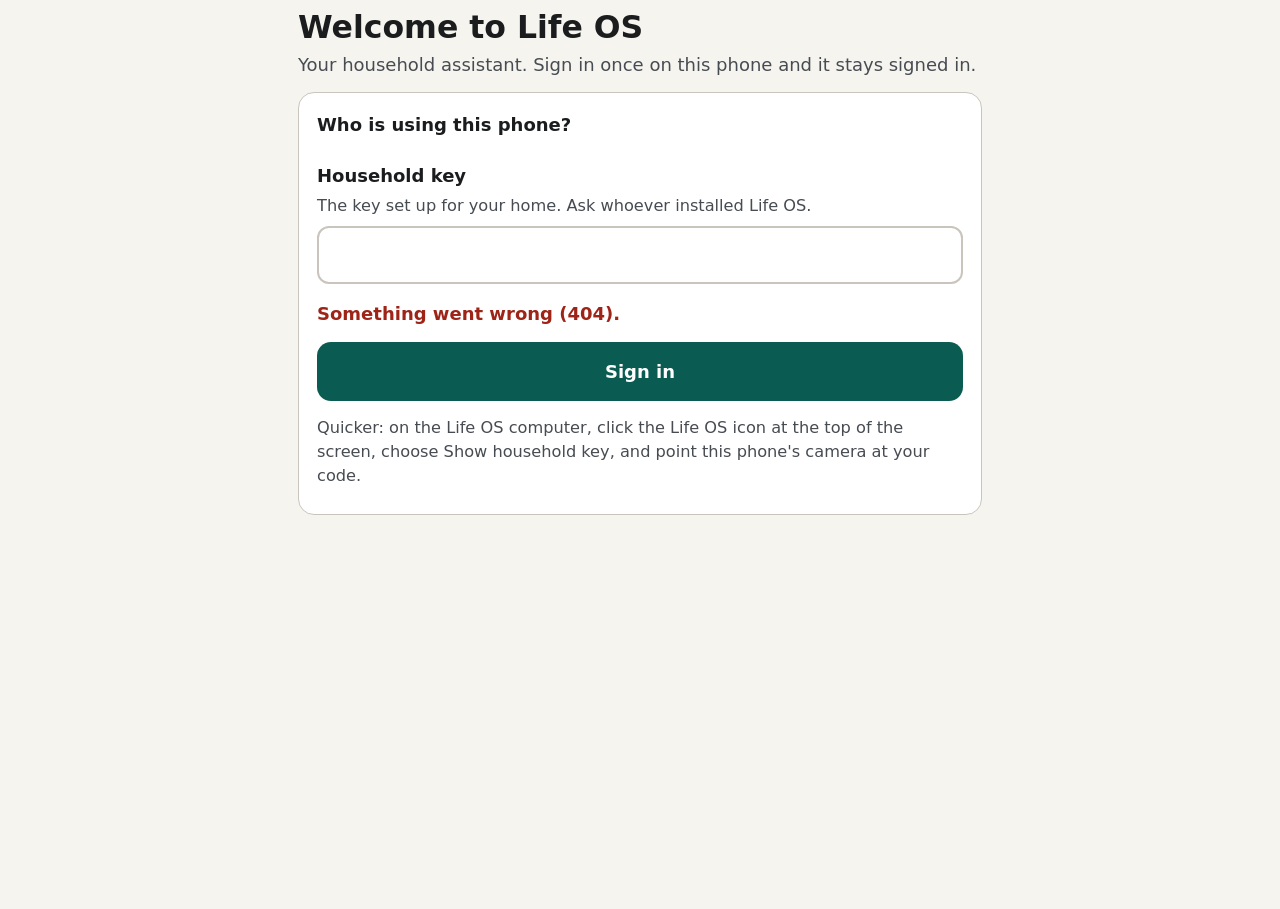
==== commit 47eed172: "0.19.0: the next 10 Christmas planner, QR phone sign-in, phone access set up from Settings (Tailscal" ====
--- a/web/index.html
+++ b/web/index.html
@@ -125,6 +125,47 @@
   </header>
 
   <p id="outbox-banner" class="outbox-banner" role="status" hidden></p>
+  <dialog id="carcost-dialog" class="sheet" aria-labelledby="carcost-title">
+    <div class="stack">
+      <h2 id="carcost-title">Running costs</h2>
+      <div id="carcost-body" class="stack" role="status" aria-live="polite"></div>
+      <details class="card add-detail" open>
+        <summary>Add a cost</summary>
+        <form id="carcost-form" class="stack" novalidate>
+          <div class="field"><label for="cc-kind">Kind of cost</label><select id="cc-kind"></select></div>
+          <div class="field"><label for="cc-amount">Cost (£)</label><input id="cc-amount" type="number" min="0" step="0.01" inputmode="decimal"></div>
+          <div class="field"><label for="cc-date">Date of the cost</label><input id="cc-date" type="date"></div>
+          <div class="field"><label for="cc-miles">Mileage now (optional)</label><input id="cc-miles" type="number" min="0" step="1" inputmode="numeric"></div>
+          <div class="field" id="cc-litres-field"><label for="cc-litres">Litres (optional)</label><input id="cc-litres" type="number" min="0" step="0.01" inputmode="decimal"></div>
+          <div class="field"><label for="cc-note">Cost note (optional)</label><input id="cc-note" type="text" autocomplete="off"></div>
+          <button type="submit" class="btn btn-primary btn-block">Add cost</button>
+        </form>
+      </details>
+      <details class="card add-detail">
+        <summary>Servicing</summary>
+        <form id="carservice-form" class="stack" novalidate>
+          <div class="field"><label for="cs-miles">Service every (miles)</label><input id="cs-miles" type="number" min="1000" step="500" inputmode="numeric"></div>
+          <div class="field"><label for="cs-months">or every (months)</label><input id="cs-months" type="number" min="3" max="36" step="1" inputmode="numeric"></div>
+          <div class="field"><label for="cs-last">Last service date (if not added as a cost)</label><input id="cs-last" type="date"></div>
+          <div class="field"><label for="cs-last-miles">Mileage at that service</label><input id="cs-last-miles" type="number" min="0" step="1" inputmode="numeric"></div>
+          <button type="submit" class="btn btn-secondary btn-block">Save servicing</button>
+        </form>
+      </details>
+      <details class="card add-detail">
+        <summary>MOT advisories</summary>
+        <div class="stack">
+          <ul class="list compact" id="carcost-adv"></ul>
+          <button type="button" class="btn btn-secondary btn-block" id="carcost-mot" hidden>Get the MOT history from DVSA</button>
+          <form id="caradv-form" class="stack" novalidate>
+            <div class="field"><label for="ca-text">Type one from the MOT certificate</label><input id="ca-text" type="text" autocomplete="off" placeholder="Nearside front tyre worn close to legal limit"></div>
+            <button type="submit" class="btn btn-secondary btn-block">Add advisory</button>
+          </form>
+        </div>
+      </details>
+      <button type="button" class="btn btn-secondary btn-block" data-close>Close</button>
+    </div>
+  </dialog>
+
   <main id="main" tabindex="-1">
     <!-- Sign in -->
     <section id="view-login" class="view" aria-labelledby="login-title" hidden>
@@ -142,6 +183,7 @@
         </div>
         <p id="login-error" class="error" role="alert"></p>
         <button class="btn btn-primary btn-block" type="submit">Sign in</button>
+        <p class="hint">Quicker: on the Life OS computer, click the Life OS icon at the top of the screen, choose Show household key, and point this phone's camera at your code.</p>
       </form>
     </section>
 
@@ -150,6 +192,9 @@
       <h1 id="today-title">Today</h1>
       <p class="lead" id="today-date"></p>
       <div id="today-warnings"></div>
+      <p class="notice bins-note" id="bins-tonight" role="status" hidden></p>
+      <p class="notice bins-note" id="kit-tomorrow" role="status" hidden></p>
+      <p class="xmas-line" id="xmas-today" hidden><a href="#home" id="xmas-today-link"></a></p>
       <section class="block card brief" aria-labelledby="brief-title" id="brief-block" hidden>
         <h2 id="brief-title">Latest briefing</h2>
         <p class="meta" id="brief-meta"></p>
@@ -190,6 +235,10 @@
       <section class="block" aria-labelledby="events-title">
         <h2 id="events-title">Calendar</h2>
         <ul class="list" id="events-list"></ul>
+      </section>
+      <section class="block" aria-labelledby="parcels-title" id="parcels-block" hidden>
+        <h2 id="parcels-title">Parcels</h2>
+        <ul class="list" id="parcels-list"></ul>
       </section>
       <section class="block" aria-labelledby="due-title" id="due-block">
         <h2 id="due-title">Due today</h2>
@@ -503,6 +552,16 @@
             <button type="submit" class="btn btn-primary btn-block">Add it</button>
             <p id="recipe-result" class="meta" role="status" aria-live="polite"></p>
           </form>
+          <form id="fridge-form" class="card stack" novalidate>
+            <h3>What can we make?</h3>
+            <p class="hint" id="fridge-hint">Take a photo of the open fridge, or type what's in it. A photo goes to the assistant once, to read, and isn't kept. A typed list is matched against dinners you've had before, no assistant needed.</p>
+            <div class="field"><label for="fridge-photo">Photo of the fridge</label>
+              <input id="fridge-photo" type="file" accept="image/*" capture="environment" aria-describedby="fridge-hint"></div>
+            <div class="field"><label for="fridge-text">Or type what's there</label>
+              <textarea id="fridge-text" rows="2" placeholder="For example: chicken, peppers, rice, half a tub of cream"></textarea></div>
+            <button type="submit" class="btn btn-primary btn-block">Find dinners</button>
+            <div id="fridge-result" class="stack" role="status" aria-live="polite"></div>
+          </form>
         </section>
       </div>
 
@@ -580,6 +639,232 @@
           <div id="seasonal-things" class="stack"></div>
         </details>
       </section>
+      <section class="block card stack" id="xmas-block" aria-labelledby="xmas-title" hidden>
+        <h2 id="xmas-title">Christmas</h2>
+        <p class="lead" id="xmas-summary" role="status"></p>
+        <form id="xmas-budget-form" class="inline-form" novalidate>
+          <div class="field grow"><label for="xmas-budget">Total present budget (£)</label><input id="xmas-budget" type="number" inputmode="decimal" min="0" step="1"></div>
+          <button type="submit" class="btn btn-secondary">Save budget</button>
+        </form>
+        <h3>Presents</h3>
+        <div id="xmas-people" class="stack"></div>
+        <form id="xmas-person-form" class="card stack" novalidate>
+          <div class="field"><label for="xmas-person">Add someone to buy for</label><input id="xmas-person" type="text" list="xmas-suggest" autocomplete="off" placeholder="For example: Grandma"></div>
+          <datalist id="xmas-suggest"></datalist>
+          <div class="field"><label for="xmas-person-budget">Their budget (£) <span class="optional">(optional)</span></label><input id="xmas-person-budget" type="number" inputmode="decimal" min="0" step="1"></div>
+          <button type="submit" class="btn btn-secondary btn-block">Add person</button>
+        </form>
+        <h3>Cards</h3>
+        <p class="meta" id="xmas-cards-count"></p>
+        <ul class="list compact" id="xmas-cards" aria-label="Christmas cards"></ul>
+        <form id="xmas-card-form" class="stack" novalidate>
+          <div class="field"><label for="xmas-card-names">Add names to the cards list</label><textarea id="xmas-card-names" rows="2" placeholder="One name per line"></textarea></div>
+          <button type="submit" class="btn btn-secondary btn-block">Add to cards</button>
+        </form>
+        <h3>Key dates</h3>
+        <ul class="list compact" id="xmas-dates" aria-label="Christmas dates"></ul>
+        <details class="card add-detail">
+          <summary>Add a date</summary>
+          <form id="xmas-date-form" class="stack" novalidate>
+            <div class="field"><label for="xmas-date-what">What's the date for?</label><input id="xmas-date-what" type="text" autocomplete="off" placeholder="For example: Order the turkey"></div>
+            <div class="field"><label for="xmas-date-day">Christmas date</label><input id="xmas-date-day" type="date"></div>
+            <button type="submit" class="btn btn-secondary btn-block">Add date</button>
+          </form>
+        </details>
+        <button type="button" class="btn btn-secondary btn-block" id="xmas-file">Put the dates in our to-dos</button>
+      </section>
+      <section class="block card stack" id="sheet-block" aria-labelledby="sheet-title">
+        <h2 id="sheet-title">This week on the fridge</h2>
+        <p class="hint">One A4 page for the fridge door: each day's calendar, dinner, bins, school kit and birthdays, plus the cleaning rota and chores. From Saturday it shows the week ahead.</p>
+        <a class="btn btn-primary btn-block" href="week.html" target="_blank" rel="noopener">Print this week's sheet</a>
+      </section>
+      <section class="block card stack" id="bins-block" aria-labelledby="bins-title" hidden>
+        <h2 id="bins-title">Bin days</h2>
+        <p class="lead" id="bins-next" role="status"></p>
+        <ul class="list compact" id="bins-upcoming" aria-label="Coming collections"></ul>
+        <details id="bins-setup">
+          <summary>Where the dates come from</summary>
+          <div class="stack">
+            <p class="hint" id="bins-source-hint"></p>
+            <div class="field" id="bins-cal-field" hidden><label for="bins-calendar">Home Assistant calendar</label><select id="bins-calendar"></select></div>
+            <fieldset class="stack">
+              <legend>Or type your bins (if there's no calendar)</legend>
+              <div id="bins-rota" class="stack"></div>
+              <button type="button" class="btn btn-secondary btn-small" id="bins-add-row">Add a bin</button>
+            </fieldset>
+            <div class="field"><label for="bins-remind">Remind the night before at</label><input id="bins-remind" type="time"></div>
+            <div class="check-row"><input type="checkbox" id="bins-speak"><label for="bins-speak">Say it on the speaker too</label></div>
+            <button type="button" class="btn btn-primary btn-block" id="bins-save">Save bin days</button>
+          </div>
+        </details>
+      </section>
+      <section class="block card stack" id="clean-block" aria-labelledby="clean-title" hidden>
+        <h2 id="clean-title">Cleaning rota</h2>
+        <p class="hint" id="clean-fair" role="status"></p>
+        <ul class="list" id="clean-list" aria-label="This week's cleaning jobs"></ul>
+        <p class="meta" id="clean-vacuum"></p>
+        <button type="button" class="btn btn-secondary btn-block" id="clean-todos">Put it in our to-do lists</button>
+        <details id="clean-setup">
+          <summary>Jobs and the robot vacuum</summary>
+          <div class="stack">
+            <fieldset class="stack"><legend>Jobs on the rota</legend><div id="clean-jobs" class="stack"></div></fieldset>
+            <div class="field" id="clean-vac-field"><label for="clean-vac">Robot vacuum</label><select id="clean-vac"></select></div>
+            <fieldset class="stack" id="clean-days"><legend>Days it runs</legend><div class="chip-row" id="clean-day-boxes"></div></fieldset>
+            <div class="field"><label for="clean-latest">If nobody goes out, run it by</label><input id="clean-latest" type="time"></div>
+            <div class="check-row"><input type="checkbox" id="clean-even"><label for="clean-even">Run it at that time even if someone's in</label></div>
+            <button type="button" class="btn btn-primary btn-block" id="clean-save">Save rota settings</button>
+          </div>
+        </details>
+      </section>
+      <section class="block card stack" id="study-block" aria-labelledby="study-title" hidden>
+        <h2 id="study-title">Reading, homework and stars</h2>
+        <p class="hint">The children log reading and tick homework on the kitchen tablet. Stars are for fun: pocket money still only comes from chores.</p>
+        <div id="study-stars" class="stack"></div>
+        <ul class="list compact" id="study-homework" aria-label="Homework"></ul>
+        <details class="card add-detail">
+          <summary>Add homework</summary>
+          <form id="homework-form" class="stack" novalidate>
+            <div class="field"><label for="hw-kid">Which child</label><select id="hw-kid"></select></div>
+            <div class="field"><label for="hw-title">What's the homework?</label><input id="hw-title" type="text" autocomplete="off" placeholder="For example: Spellings, words ending in -tion"></div>
+            <div class="field"><label for="hw-due">Hand in by</label><input id="hw-due" type="date"></div>
+            <button type="submit" class="btn btn-secondary btn-block">Save homework</button>
+          </form>
+        </details>
+      </section>
+      <section class="block card stack" id="date-block" aria-labelledby="date-title" hidden>
+        <h2 id="date-title">Date night</h2>
+        <p class="hint">Evenings you're both free (calendars only, nothing private shown), a message for the babysitter, and ideas nearby.</p>
+        <div class="field"><label for="date-pick">Evening</label><select id="date-pick"></select></div>
+        <div class="field"><label for="date-sitter">Babysitter</label><select id="date-sitter"></select></div>
+        <div class="field"><label for="date-message">Message to send</label><textarea id="date-message" rows="4"></textarea></div>
+        <div class="btn-row">
+          <button type="button" class="btn btn-secondary" data-copy="date-message">Copy message</button>
+          <button type="button" class="btn btn-secondary" id="date-draft" hidden>Put it in Gmail drafts</button>
+          <button type="button" class="btn btn-primary" id="date-book">Put it in the calendar</button>
+        </div>
+        <h3>Ideas</h3>
+        <ul class="list compact" id="date-ideas"></ul>
+        <button type="button" class="linkish" id="date-more">Find fresh ideas</button>
+      </section>
+      <section class="block card stack" id="sitter-block" aria-labelledby="sitter-title" hidden>
+        <h2 id="sitter-title">Babysitter sheet</h2>
+        <p class="hint">One page for whoever's looking after the children: who to call, bedtimes, house rules and where things are. Print it or open it on their phone.</p>
+        <a class="btn btn-primary btn-block" href="sitter.html" target="_blank" rel="noopener">Open the sheet to print</a>
+        <details class="card add-detail">
+          <summary>Fill in the sheet</summary>
+          <form id="sitter-form" class="stack" novalidate>
+            <div class="field"><label for="st-address">Address (for an ambulance)</label><input id="st-address" type="text" autocomplete="street-address"></div>
+            <fieldset class="stack"><legend>Parents</legend><div id="st-parents" class="stack"></div></fieldset>
+            <fieldset class="stack"><legend>Other people to call</legend><div id="st-contacts" class="stack"></div></fieldset>
+            <fieldset class="stack"><legend>Children</legend><div id="st-kids" class="stack"></div></fieldset>
+            <div class="field"><label for="st-wifi">Wi-Fi name</label><input id="st-wifi" type="text" autocomplete="off"></div>
+            <div class="field"><label for="st-wifi-pw">Wi-Fi password (only if you want it printed)</label><input id="st-wifi-pw" type="text" autocomplete="off"></div>
+            <div class="field"><label for="st-rules">House rules</label><textarea id="st-rules" rows="3"></textarea></div>
+            <div class="field"><label for="st-notes">Anything else</label><textarea id="st-notes" rows="3"></textarea></div>
+            <div class="check-row"><input type="checkbox" id="st-manual"><label for="st-manual">Include the home manual (not private entries)</label></div>
+            <button type="submit" class="btn btn-primary btn-block">Save the sheet</button>
+          </form>
+        </details>
+      </section>
+      <section class="block card stack" id="kit-block" aria-labelledby="kit-title" hidden>
+        <h2 id="kit-title">School kit</h2>
+        <p class="lead" id="kit-next" role="status"></p>
+        <p class="hint">Said the evening before at 6:30pm on school nights, and on Today. Holidays and closures are skipped.</p>
+        <details id="kit-setup">
+          <summary>PE, packed lunch and kit days</summary>
+          <div class="stack">
+            <div id="kit-kids" class="stack"></div>
+            <button type="button" class="btn btn-primary btn-block" id="kit-save">Save kit days</button>
+          </div>
+        </details>
+        <details class="card add-detail">
+          <summary>Lost something?</summary>
+          <form id="kit-lost-form" class="stack" novalidate>
+            <div class="field"><label for="kit-lost-kid">Whose is it?</label><select id="kit-lost-kid"></select></div>
+            <div class="field"><label for="kit-lost-item">What's missing?</label><input id="kit-lost-item" type="text" autocomplete="off" placeholder="For example: blue water bottle"></div>
+            <button type="submit" class="btn btn-secondary btn-block">Remind us to check lost property</button>
+          </form>
+        </details>
+      </section>
+      <section class="block card stack" id="garden-block" aria-labelledby="garden-title" hidden>
+        <h2 id="garden-title">Garden</h2>
+        <ul class="list compact" id="garden-advice" aria-label="Garden weather advice"></ul>
+        <p class="meta" id="garden-forecast"></p>
+        <h3>Jobs this month</h3>
+        <ul class="list compact" id="garden-jobs" aria-label="Garden jobs this month"></ul>
+        <details id="garden-setup">
+          <summary>What the garden has, and the weather</summary>
+          <div class="stack">
+            <fieldset class="stack"><legend>We have</legend><div class="chip-row" id="garden-have"></div></fieldset>
+            <div class="field" id="garden-weather-field" hidden><label for="garden-weather">Home Assistant weather</label><select id="garden-weather"></select></div>
+            <div class="field"><label for="garden-postcode">Postcode (for the forecast without Home Assistant)</label><input id="garden-postcode" type="text" autocomplete="postal-code" autocapitalize="characters"></div>
+            <div class="check-row"><input type="checkbox" id="garden-nudges"><label for="garden-nudges">Frost and watering notifications at 7:30am</label></div>
+            <button type="button" class="btn btn-primary btn-block" id="garden-save">Save garden</button>
+          </div>
+        </details>
+      </section>
+      <section class="block card stack" id="meters-block" aria-labelledby="meters-title" hidden>
+        <h2 id="meters-title">Meter readings</h2>
+        <p class="hint" id="meters-hint"></p>
+        <div id="meters-list" class="stack"></div>
+        <button type="button" class="btn btn-secondary btn-block" id="meters-read" hidden>Read the meters from Home Assistant now</button>
+        <details id="meters-setup">
+          <summary>Meters, sensors and the reminder day</summary>
+          <div class="stack">
+            <div id="meters-cfg" class="stack"></div>
+            <button type="button" class="btn btn-secondary btn-small" id="meters-add">Add a meter</button>
+            <div class="field"><label for="meters-day">Remind us on this day of the month</label><select id="meters-day"></select></div>
+            <button type="button" class="btn btn-primary btn-block" id="meters-save">Save meters</button>
+          </div>
+        </details>
+      </section>
+      <section class="block card stack" id="docs-block" aria-labelledby="docs-title" hidden>
+        <h2 id="docs-title">Documents</h2>
+        <p class="hint">Where each important document is kept, and expiry dates in Renewals. Life OS never asks for document numbers, and none of this goes to the assistant or Google.</p>
+        <form id="docs-find" class="inline-form" role="search" novalidate>
+          <div class="field grow"><label for="docs-q">Find a document</label><input id="docs-q" type="search" autocomplete="off" placeholder="Where's Leo's passport?"></div>
+          <button type="submit" class="btn btn-secondary">Find</button>
+        </form>
+        <p id="docs-answer" role="status" aria-live="polite"></p>
+        <ul class="list" id="docs-list" aria-label="Documents"></ul>
+        <details class="card add-detail" id="docs-add">
+          <summary>Add a document</summary>
+          <form id="docs-form" class="stack" novalidate>
+            <input type="hidden" id="docs-id">
+            <div class="field"><label for="docs-kind">Kind of document</label><select id="docs-kind"></select></div>
+            <div class="field"><label for="docs-whose">Whose document</label><input id="docs-whose" type="text" autocomplete="off" placeholder="For example: Leo, or leave blank for the household"></div>
+            <div class="field"><label for="docs-where">Where it's kept</label><input id="docs-where" type="text" autocomplete="off" placeholder="For example: grey folder, study desk drawer"></div>
+            <div class="field"><label for="docs-expires">Expiry date <span class="optional">(if it has one)</span></label><input id="docs-expires" type="date"></div>
+            <div class="field"><label for="docs-notes">Notes about the document <span class="optional">(no numbers)</span></label><input id="docs-notes" type="text" autocomplete="off"></div>
+            <button type="submit" class="btn btn-primary btn-block" id="docs-save">Save document</button>
+          </form>
+        </details>
+      </section>
+      <section class="block card stack" id="contents-block" aria-labelledby="contents-title" hidden>
+        <h2 id="contents-title">Contents list</h2>
+        <p class="hint">Valuables room by room with photos and receipts, for the insurer after a break-in, fire or flood. Kept on the Life OS computer only.</p>
+        <p class="lead" id="contents-summary" role="status"></p>
+        <div id="contents-warnings" class="stack"></div>
+        <div id="contents-rooms" class="stack"></div>
+        <details class="card add-detail" id="contents-add">
+          <summary>Add an item</summary>
+          <form id="contents-form" class="stack" novalidate>
+            <input type="hidden" id="ci-id">
+            <div class="field"><label for="ci-name">What's the item?</label><input id="ci-name" type="text" autocomplete="off" placeholder="For example: 55-inch TV"></div>
+            <div class="field"><label for="ci-room">Room</label><select id="ci-room"></select></div>
+            <div class="field"><label for="ci-value">Cost to replace it (£)</label><input id="ci-value" type="number" inputmode="decimal" min="0" step="1"></div>
+            <div class="field"><label for="ci-bought">When it was bought <span class="optional">(optional)</span></label><input id="ci-bought" type="date"></div>
+            <div class="field"><label for="ci-serial">Serial number <span class="optional">(optional)</span></label><input id="ci-serial" type="text" autocomplete="off"></div>
+            <div class="field"><label for="ci-notes">Notes about the item <span class="optional">(optional)</span></label><input id="ci-notes" type="text" autocomplete="off"></div>
+            <button type="submit" class="btn btn-primary btn-block" id="ci-save">Save item</button>
+          </form>
+        </details>
+        <form id="contents-cover-form" class="inline-form" novalidate>
+          <div class="field grow"><label for="contents-cover">Contents cover on the home insurance (£)</label><input id="contents-cover" type="number" inputmode="decimal" min="0" step="100"></div>
+          <button type="submit" class="btn btn-secondary">Save cover</button>
+        </form>
+        <a class="btn btn-secondary btn-block" href="/api/inventory.csv" download="home-contents.csv">Download the list as a spreadsheet</a>
+      </section>
       <section class="block" aria-labelledby="manual-title">
         <h2 id="manual-title">Home manual</h2>
         <p class="hint">Where things are and how they work, for anyone in the house. Gemini can read it out ("Hey Google, what's on my Home manual list?") and it shows on the kitchen display, except private entries.</p>
@@ -687,6 +972,17 @@
         <button type="button" class="btn btn-primary btn-block" id="check-run">Check everything</button>
         <p id="check-summary" role="status" aria-live="polite"></p>
         <ul class="list compact" id="check-results"></ul>
+        <details id="livetest">
+          <summary>Live test with our real accounts</summary>
+          <div class="stack">
+            <p class="hint">Tries every Gmail, Tasks and Calendar feature on each connected account: adds a test to-do, a test calendar entry at 3am in a month's time and a test Gmail draft, checks each one, then deletes them. Nothing is ever sent.</p>
+            <div class="check-row"><input type="checkbox" id="live-ai"><label for="live-ai">Ask the assistant one tiny question too</label></div>
+            <button type="button" class="btn btn-primary btn-block" id="live-run">Run the live test</button>
+            <p id="live-summary" role="status" aria-live="polite"></p>
+            <ul class="list compact" id="live-results"></ul>
+            <button type="button" class="btn btn-secondary btn-block" id="live-copy" hidden>Copy the report</button>
+          </div>
+        </details>
       </section>
 
       <section class="block card stack" id="backups" aria-labelledby="backups-title">
@@ -725,16 +1021,34 @@
           <input type="file" id="sys-file" accept=".zip,application/zip" aria-describedby="sys-file-hint">
         </div>
         <div class="check-row" id="sys-autostart-row" hidden><input type="checkbox" id="sys-autostart"><label for="sys-autostart">Start Life OS when this computer starts</label></div>
+        <details id="phone-access">
+          <summary>Set up phone access</summary>
+          <div class="stack">
+            <p class="hint">Phones reach Life OS through Tailscale, so it never goes on the open internet. This runs Tailscale on this computer and saves the address for phones. Install Tailscale and sign in to it first (tailscale.com), on this computer and on each phone.</p>
+            <p id="phone-access-status" role="status" aria-live="polite"></p>
+            <button type="button" class="btn btn-primary btn-block" id="phone-access-run">Set up phone access</button>
+            <a class="btn btn-secondary btn-block" id="phone-access-link" target="_blank" rel="noopener noreferrer" hidden>Open Tailscale to switch on HTTPS</a>
+          </div>
+        </details>
         <details id="sys-keys">
           <summary>Keys and addresses</summary>
           <form id="sys-keys-form" class="stack" novalidate>
             <p class="hint">Only fill in what you want to change. Keys are never shown again once saved. Life OS restarts to use them.</p>
             <div class="field"><label for="k-anthropic">Claude API key</label><p class="hint" id="k-anthropic-state"></p><input id="k-anthropic" type="password" autocomplete="off" aria-describedby="k-anthropic-state"></div>
             <div class="field"><label for="k-gemini">Gemini API key</label><p class="hint" id="k-gemini-state"></p><input id="k-gemini" type="password" autocomplete="off" aria-describedby="k-gemini-state"></div>
+            <div class="field"><label for="k-gemini-model">Gemini model</label><p class="hint" id="k-gemini-model-state"></p><input id="k-gemini-model" type="text" list="gemini-models" autocomplete="off" spellcheck="false" aria-describedby="k-gemini-model-state" placeholder="gemini-3.8-flash"><datalist id="gemini-models"></datalist></div>
             <div class="field"><label for="k-url">Address for phones (https)</label><p class="hint" id="k-url-state"></p><input id="k-url" type="url" inputmode="url" aria-describedby="k-url-state" placeholder="https://lifeos.tail1234.ts.net"></div>
             <div class="field"><label for="k-ha-url">Home Assistant address</label><input id="k-ha-url" type="url" placeholder="http://homeassistant.local:8123"></div>
             <div class="field"><label for="k-ha-token">Home Assistant token</label><p class="hint" id="k-ha-state"></p><input id="k-ha-token" type="password" autocomplete="off" aria-describedby="k-ha-state"></div>
             <div class="field"><label for="k-dvla">DVLA vehicle enquiry API key</label><p class="hint" id="k-dvla-state">For MOT and tax dates from your car's registration (free from the DVLA).</p><input id="k-dvla" type="password" autocomplete="off" aria-describedby="k-dvla-state"></div>
+            <details class="stack">
+              <summary>DVSA MOT history (optional)</summary>
+              <p class="hint" id="k-mot-state">For MOT advisories and the mileage at each MOT. Apply free at documentation.history.mot.api.gov.uk; DVSA emails all four.</p>
+              <div class="field"><label for="k-mot-id">Client ID</label><input id="k-mot-id" type="text" autocomplete="off" spellcheck="false"></div>
+              <div class="field"><label for="k-mot-secret">Client secret</label><input id="k-mot-secret" type="password" autocomplete="off"></div>
+              <div class="field"><label for="k-mot-key">API key</label><input id="k-mot-key" type="password" autocomplete="off"></div>
+              <div class="field"><label for="k-mot-url">Token URL</label><input id="k-mot-url" type="url" inputmode="url" autocomplete="off" placeholder="https://login.microsoftonline.com/.../oauth2/v2.0/token"></div>
+            </details>
             <div class="field"><label for="k-octopus">Octopus Energy tariff code</label><p class="hint" id="k-octopus-hint">Only if you're with Octopus on Agile or Go, for the cheapest times to run appliances. For example: E-1R-AGILE-24-10-01-C</p><input id="k-octopus" type="text" autocomplete="off" aria-describedby="k-octopus-hint"></div>
             <button type="submit" class="btn btn-primary btn-block">Save and restart</button>
           </form>
@@ -779,6 +1093,19 @@
           <div class="field"><label for="voice-sentences-all">Or, for a speaker used only for Life OS (a Home Assistant Voice speaker, or a Nest Mini with a replacement board): everything you say goes to Life OS. Use this instead of file 2.</label><textarea id="voice-sentences-all" rows="6" readonly></textarea></div>
           <button type="button" class="btn btn-secondary btn-block" data-copy="voice-sentences-all">Copy</button>
         </details>
+        <details id="voice-agent">
+          <summary>Talk to Life OS on a Home Assistant Voice speaker</summary>
+          <div class="stack">
+            <p class="hint">Life OS becomes a conversation agent in Home Assistant, so a Home Assistant Voice speaker (or a Nest Mini with a replacement board) talks to Life OS directly and keeps listening when Life OS asks a question back. Money, messages, unlocking and the alarm still wait for a tap on a phone.</p>
+            <ol class="steps-plain">
+              <li>Download the integration below and unzip it.</li>
+              <li>Copy the "lifeos" folder into Home Assistant's config/custom_components folder (the File editor or Samba add-on makes this easy), then restart Home Assistant.</li>
+              <li>In Home Assistant: Settings, Devices and services, Add integration, Life OS. Give it Life OS's address and the household key.</li>
+              <li>Settings, Voice assistants, your assistant: choose Life OS as the conversation agent.</li>
+            </ol>
+            <a class="btn btn-secondary btn-block" href="/api/voice/integration.zip" download="lifeos-home-assistant.zip">Download the Home Assistant integration</a>
+          </div>
+        </details>
       </section>
 
       <section class="block card stack" id="notify" aria-labelledby="notify-title">
@@ -794,6 +1121,17 @@
         <h2 id="google-title">Google accounts</h2>
         <p class="hint">Each person connects their own account, ideally on their own phone. Calendars are combined. Email access is optional and only ever drafts; nothing is sent without a tap.</p>
         <ol class="checklist" id="google-checklist" aria-label="Google connection checklist"></ol>
+        <details id="google-client" class="card add-detail">
+          <summary id="google-client-summary">Add the Google sign-in file</summary>
+          <div class="stack">
+            <p class="hint">In Google Cloud (Google Auth Platform, Clients), make a client of type Web application with the redirect address above. Then choose the JSON file it gives you, or paste its client ID and secret.</p>
+            <div class="field"><label for="gc-file">Downloaded JSON file</label><input type="file" id="gc-file" accept=".json,application/json"></div>
+            <div class="field"><label for="gc-id">Google client ID</label><input id="gc-id" type="text" autocomplete="off" spellcheck="false" placeholder="1234567890-abc.apps.googleusercontent.com"></div>
+            <div class="field"><label for="gc-secret">Google client secret</label><input id="gc-secret" type="password" autocomplete="off"></div>
+            <button type="button" class="btn btn-primary btn-block" id="gc-save">Save the Google sign-in</button>
+            <p id="gc-result" role="status" aria-live="polite"></p>
+          </div>
+        </details>
         <div id="accounts"></div>
       </section>
 
@@ -853,5 +1191,7 @@
   </nav>
 
   <script src="app.js" defer></script>
+  <script src="more.js" defer></script>
+  <script src="extra.js" defer></script>
 </body>
 </html>
--- a/web/styles.css
+++ b/web/styles.css
@@ -424,8 +424,51 @@
 .party .btn-small[aria-pressed="true"] { background: var(--accent); color: var(--on-accent, #fff); border-color: var(--accent); }
 .away { margin-top: 0.25rem; }
 @media print {
-  body > *:not(#agenda-dialog) { display: none !important; }
+  /* only when the agenda is open: the sitter and week sheets print themselves */
+  body:has(#agenda-dialog[open]) > *:not(#agenda-dialog) { display: none !important; }
   #agenda-dialog { position: static; max-width: none; width: auto; border: 0; box-shadow: none; }
   #agenda-dialog .no-print { display: none !important; }
   #agenda-dialog a { color: inherit; text-decoration: none; }
 }
+
+/* ---------- v0.18 ---------- */
+.bins-note { font-weight: 700; }
+.rota-row { padding: 0.8rem; }
+.person-row { display: grid; gap: 0.5rem; padding-bottom: 0.6rem; border-bottom: 1px solid var(--border); }
+.person-row:last-child { border-bottom: 0; }
+.star-row { display: grid; gap: 0.3rem; margin-bottom: 0.6rem; }
+.star-row progress, #study-stars progress { width: 100%; height: 0.9rem; accent-color: var(--accent); }
+#clean-day-boxes .check-row { min-width: 8.5rem; }
+.list > li.is-done .grow > span:first-child { text-decoration: line-through; text-decoration-thickness: 1px; }
+.check-item { display: flex; gap: 0.6rem; align-items: baseline; }
+.check-item.fail .step-state { color: var(--danger); font-weight: 700; }
+.check-item.ok .step-state { color: var(--accent); font-weight: 700; }
+#carcost-body .list { margin: 0; }
+/* rows whose buttons go underneath the words on a phone */
+.row.wrap { flex-wrap: wrap; row-gap: 0.5rem; }
+.row.wrap > .grow { flex: 1 1 14rem; }
+.row.wrap > .btn-row { flex-wrap: wrap; }
+.star-row p { margin: 0; }
+
+/* ---------- v0.19 ---------- */
+.inline-form { display: flex; flex-wrap: wrap; align-items: flex-end; gap: 0.5rem; }
+.inline-form > .field { margin: 0; min-width: 10rem; }
+.inline-form > .grow { flex: 1 1 12rem; }
+.inline-form > .btn { flex: 0 0 auto; }
+.meta.line { display: block; }
+.stack-tight { display: grid; gap: 0.35rem; }
+.xmas-line { margin: 0.5rem 0; font-weight: 700; }
+.xmas-line a { color: var(--accent); min-height: var(--tap); display: inline-flex; align-items: center; }
+.xmas-person > summary, .kit-kid legend { font-weight: 700; }
+.xmas-person h4, .dinner-idea h4 { margin: 0.25rem 0; font-size: 1rem; }
+.chip-row .check-row { min-width: 4.5rem; }
+.kit-other { border-top: 1px solid var(--border); padding-top: 0.5rem; }
+.meter h3 { margin: 0; font-size: 1.05rem; }
+.meter.is-due { border-left: 4px solid var(--danger); }
+.contents-room h3 { margin: 0.75rem 0 0.25rem; font-size: 1.05rem; }
+#garden-advice .garden-frost, #garden-advice .garden-water { font-weight: 700; }
+#docs-answer:not(:empty) { font-weight: 700; padding: 0.5rem 0.75rem; background: var(--accent-soft); border-radius: 12px; }
+/* file pickers: a proper-sized button rather than the browser's tiny one */
+input[type="file"]:not(.visually-hidden) { font: inherit; min-height: var(--tap); width: 100%; color: var(--muted); }
+input[type="file"]::file-selector-button { font: inherit; font-weight: 650; min-height: var(--tap); padding: 0.5rem 1.1rem;
+  margin-right: 0.75rem; border-radius: 14px; border: 2px solid var(--accent); background: var(--surface); color: var(--accent); cursor: pointer; }
